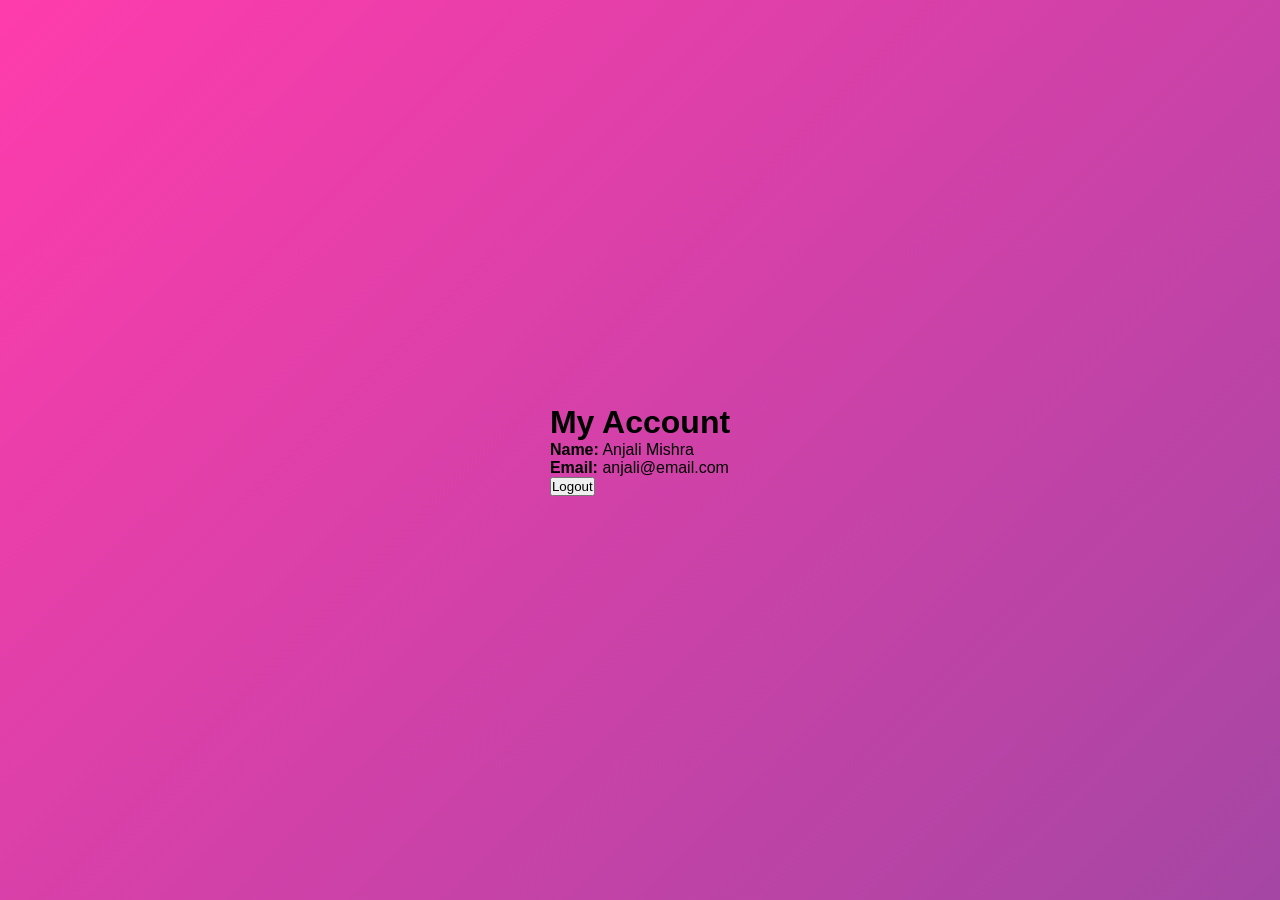
==== account.html @ 8854ddf9 "Look Updation" ====
<!DOCTYPE html>
<html lang="en">
<head>
  <meta charset="UTF-8">
  <title>My Account</title>
  <link rel="stylesheet" href="style.css">
</head>
<body>

<div class="account-container">
  <h1 class="title">My Account</h1>

  <div class="profile">
    <p><strong>Name:</strong> Anjali Mishra</p>
    <p><strong>Email:</strong> anjali@email.com</p>
  </div>

  <button class="btn logout" onclick="logout()">Logout</button>
</div>

<script src="script.js"></script>
</body>
</html>
---- style.css ----
/* RESET */
* {
  margin: 0;
  padding: 0;
  box-sizing: border-box;
}

/* BODY */
body {
  font-family: 'Poppins', sans-serif;
  height: 100vh;
  display: flex;
  justify-content: center;
  align-items: center;

  background: linear-gradient(135deg, #ff3cac, #784ba0, #2b86c5);
  background-size: 300% 300%;
  animation: gradientMove 8s ease infinite;

  overflow: hidden;
}

/* GRADIENT ANIMATION */
@keyframes gradientMove {
  0% { background-position: 0% 50%; }
  50% { background-position: 100% 50%; }
  100% { background-position: 0% 50%; }
}

/* BLOBS */
.bg-shapes span {
  position: absolute;
  border-radius: 50%;
  filter: blur(60px);
  opacity: 0.6;
}

.bg-shapes span:nth-child(1) {
  width: 200px;
  height: 200px;
  background: #ff0080;
  top: 10%;
  left: 5%;
}

.bg-shapes span:nth-child(2) {
  width: 250px;
  height: 250px;
  background: #ffcc00;
  bottom: 10%;
  left: 10%;
}

.bg-shapes span:nth-child(3) {
  width: 180px;
  height: 180px;
  background: #00f5d4;
  top: 20%;
  right: 10%;
}

/* CARD */
.card {
  display: flex;
  width: 900px;
  min-height: 550px;

  background: rgba(255,255,255,0.15);
  backdrop-filter: blur(20px);

  border-radius: 20px;
  overflow: hidden;

  box-shadow: 0 25px 80px rgba(0,0,0,0.4);
}

/* FORM */
.form-section {
  flex: 1;
  padding: 40px;
  color: white;

  max-height: 85vh;
  overflow-y: auto;
}

.form-section h1 {
  font-family: 'Playfair Display';
  margin-bottom: 15px;
}

/* INPUT */
input, select {
  width: 100%;
  padding: 12px;
  margin: 10px 0;

  border-radius: 10px;
  border: none;

  background: rgba(255,255,255,0.2);
  color: white;
}

/* PHONE */
.phone-box {
  display: flex;
  gap: 10px;
}

/* PASSWORD */
.password-box {
  position: relative;
}

.password-box span {
  position: absolute;
  right: 10px;
  top: 12px;
  cursor: pointer;
}

/* BUTTON */
.primary-btn {
  width: 100%;
  padding: 12px;
  margin-top: 10px;

  background: linear-gradient(135deg, #ff512f, #dd2476);
  border: none;
  border-radius: 10px;
  color: white;
  font-family: 'Montserrat';
  cursor: pointer;
}

/* SOCIAL */
.social {
  width: 100%;
  padding: 10px;
  margin-top: 10px;
  border-radius: 10px;
  border: none;
  cursor: pointer;
}

.google { background: #db4437; color: white; }
.facebook { background: #3b5998; color: white; }

/* DIVIDER */
.divider {
  text-align: center;
  margin: 15px 0;
}

/* RIGHT IMAGE */
.visual-section {
  flex: 1;
  position: relative;
}

.visual-img {
  width: 100%;
  height: 100%;
  object-fit: cover;
}

/* OVERLAY TEXT */
.overlay-text {
  position: absolute;
  bottom: 30px;
  left: 30px;
  color: white;
}

.overlay-text h2 {
  font-family: 'Playfair Display';
  font-size: 32px;
}

/* RESPONSIVE */
@media (max-width: 768px) {
  .card {
    flex-direction: column;
    width: 95%;
  }

  .visual-section {
    height: 200px;
  }
}
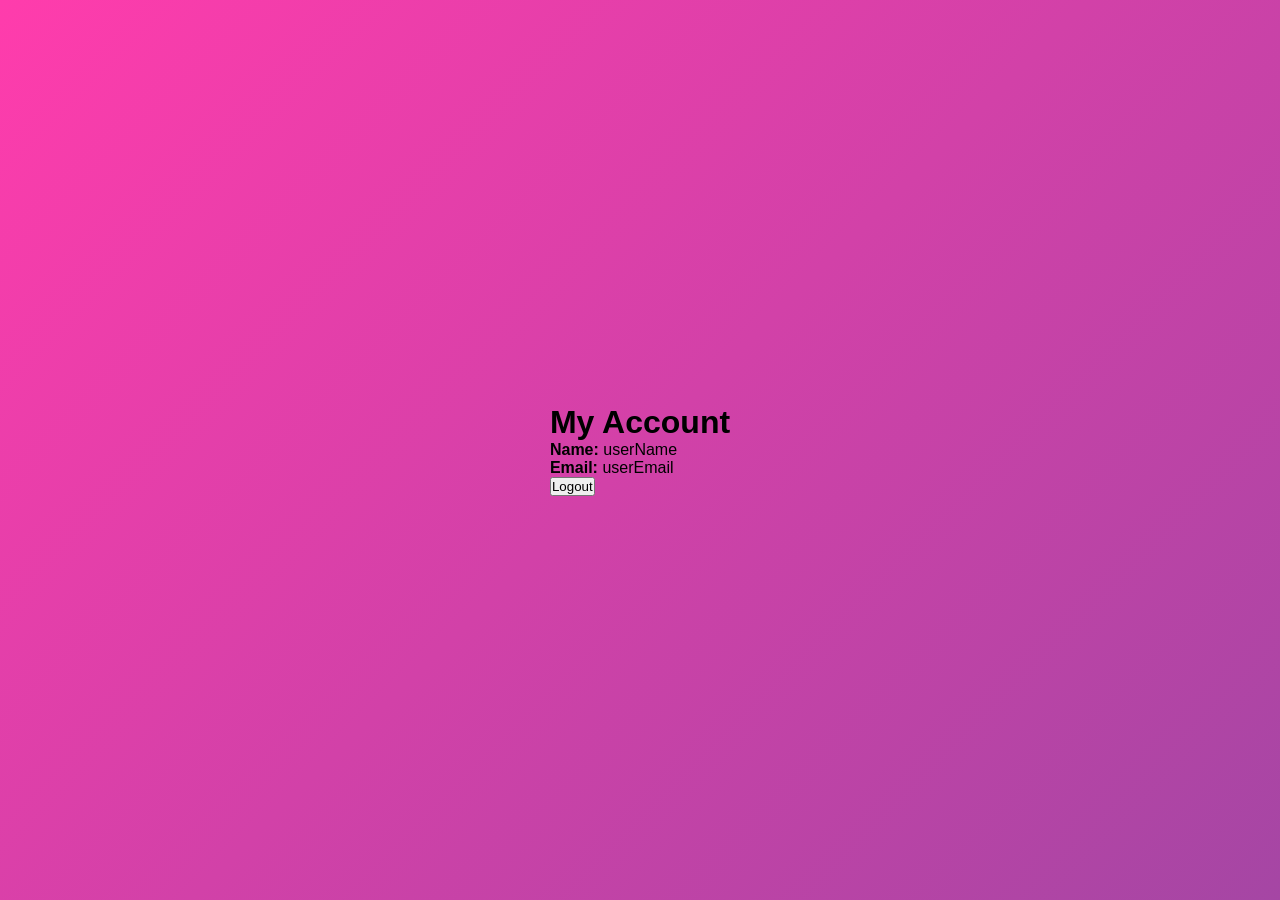
==== commit 8b0e204e: "modification" ====
--- a/account.html
+++ b/account.html
@@ -6,18 +6,19 @@
   <link rel="stylesheet" href="style.css">
 </head>
 <body>
-
 <div class="account-container">
   <h1 class="title">My Account</h1>
 
   <div class="profile">
-    <p><strong>Name:</strong> Anjali Mishra</p>
-    <p><strong>Email:</strong> anjali@email.com</p>
+    <p><strong>Name:</strong> <span id="userName">userName</span></p>
+    <p><strong>Email:</strong> <span id="userEmail">userEmail</span></p>
   </div>
 
   <button class="btn logout" onclick="logout()">Logout</button>
 </div>
 
-<script src="script.js"></script>
+
+
+<scrip src="script.js"></script>
 </body>
 </html>
--- a/style.css
+++ b/style.css
@@ -63,8 +63,8 @@
 .card {
   display: flex;
   width: 900px;
-  min-height: 550px;
-
+  min-height: 400px;
+  transition: transform 0.4s ease; 
   background: rgba(255,255,255,0.15);
   backdrop-filter: blur(20px);
 
@@ -72,6 +72,9 @@
   overflow: hidden;
 
   box-shadow: 0 25px 80px rgba(0,0,0,0.4);
+}
+.card:hover {
+  transform: rotateY(5deg) rotateX(5deg);
 }
 
 /* FORM */
@@ -129,11 +132,21 @@
   background: linear-gradient(135deg, #ff512f, #dd2476);
   border: none;
   border-radius: 10px;
-  color: white;
+  color:white;
   font-family: 'Montserrat';
   cursor: pointer;
-}
-
+  transition: all 0.3s ease;
+}
+
+.primary-btn:hover {
+  transform: scale(1.05);
+  box-shadow: 0 10px 25px rgba(255, 81, 47, 0.5);
+}
+input:focus, select:focus {
+  outline: none;
+  border: 1px solid #ff512f;
+  box-shadow: 0 0 10px rgba(255,81,47,0.5);
+}
 /* SOCIAL */
 .social {
   width: 100%;
@@ -188,4 +201,92 @@
   .visual-section {
     height: 200px;
   }
+}
+.profile-pic {
+  border-radius: 50%;
+  margin-bottom: 10px;
+}
+/* Center box */
+.forgot-container {
+  width: 260px;
+  padding: 20px;
+  border-radius: 12px;
+  text-align: center;
+ transform: scale(0.95);
+  background: rgba(255,255,255,0.15);
+  backdrop-filter: blur(15px);
+
+  box-shadow: 0 8px 25px rgba(0,0,0,0.4);
+}
+
+/* Title */
+.forgot-container h2 {
+  color: white;
+  margin-bottom: 20px;
+}
+
+/* Input */
+.forgot-container input {
+  width: 100%;
+  padding: 10px;
+  font-size: 14px;
+  margin: 10px 0;
+  border-radius: 8px;
+  border: none;
+
+  background: rgba(255,255,255,0.2);
+  color: white;
+}
+
+/* Button */
+.forgot-container button {
+  width: 100%;
+  padding: 10px;
+  font-size: 14px;
+  margin-top: 10px;
+
+  background: linear-gradient(135deg, #ff512f, #dd2476);
+  border: none;
+  border-radius: 8px;
+  color: white;
+  cursor: pointer;
+}
+
+/* Hover effect */
+.forgot-container button:hover {
+  transform: scale(1.05);
+}
+/* 🔥 OTP SECTION */
+/* 💎 Glassmorphism Rounded Button */
+.glass-btn {
+  width: fit-content;
+  margin: 8px auto;
+  padding: 10px 20px;
+  
+  border-radius: 30px;
+  border: 1px solid rgba(255, 255, 255, 0.3);
+  
+  background: rgba(255, 255, 255, 0.15);
+  backdrop-filter: blur(10px);
+  -webkit-backdrop-filter: blur(10px);
+  
+  color: #fff;
+  font-size: 14px;
+  font-weight: 600;
+  
+  cursor: pointer;
+  transition: all 0.3s ease;
+  
+  box-shadow: 0 4px 20px rgba(0, 0, 0, 0.2);
+}
+
+/* ✨ Hover effect */
+.glass-btn:hover {
+  background: rgba(255, 255, 255, 0.25);
+  transform: translateY(-2px) scale(1.05);
+}
+
+/* 💫 Click effect */
+.glass-btn:active {
+  transform: scale(0.95);
 }
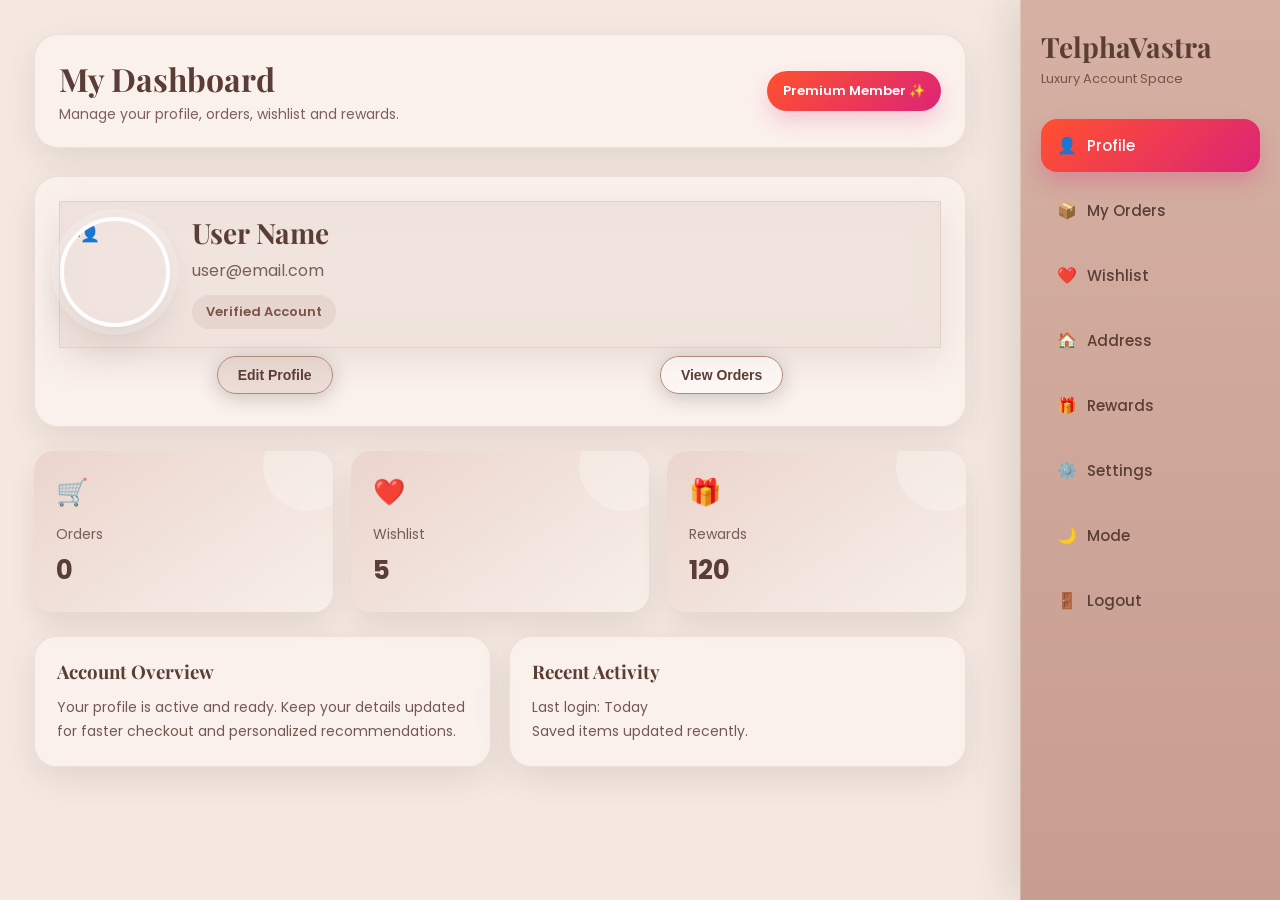
==== commit f804ede0: "Pragya change" ====
--- a/account.html
+++ b/account.html
@@ -1,24 +1,247 @@
-<!DOCTYPE html>
+<!doctype html>
 <html lang="en">
-<head>
-  <meta charset="UTF-8">
-  <title>My Account</title>
-  <link rel="stylesheet" href="style.css">
-</head>
-<body>
-<div class="account-container">
-  <h1 class="title">My Account</h1>
-
-  <div class="profile">
-    <p><strong>Name:</strong> <span id="userName">userName</span></p>
-    <p><strong>Email:</strong> <span id="userEmail">userEmail</span></p>
-  </div>
-
-  <button class="btn logout" onclick="logout()">Logout</button>
-</div>
-
-
-
-<scrip src="script.js"></script>
-</body>
-</html>+  <head>
+    <meta charset="UTF-8" />
+    <meta name="viewport" content="width=device-width, initial-scale=1.0" />
+    <title>My Account</title>
+    <link rel="stylesheet" href="style.css" />
+    <link
+      href="https://fonts.googleapis.com/css2?family=Playfair+Display:wght@600;700&family=Poppins:wght@300;400;500;600;700&display=swap"
+      rel="stylesheet"
+    />
+  </head>
+  <body>
+    <div class="account">
+      <!-- SIDEBAR -->
+      <aside class="sidebar">
+        <div class="sidebar-top">
+          <h2 class="logo">TelphaVastra</h2>
+          <p class="logo-sub">Luxury Account Space</p>
+        </div>
+
+        <nav>
+          <ul>
+            <li class="active" onclick="openTab('profile', this)">
+              👤 <span>Profile</span>
+            </li>
+            <li onclick="openTab('orders', this)">📦 <span>My Orders</span></li>
+            <li onclick="openTab('wishlist', this)">
+              ❤️ <span>Wishlist</span>
+            </li>
+            <li onclick="openTab('address', this)">🏠 <span>Address</span></li>
+            <li onclick="openTab('rewards', this)">🎁 <span>Rewards</span></li>
+            <li onclick="openTab('settings', this)">
+              ⚙️ <span>Settings</span>
+            </li>
+            <li onclick="toggleDark()">🌙 <span>Mode</span></li>
+            <li onclick="logout()">🚪 <span>Logout</span></li>
+          </ul>
+        </nav>
+      </aside>
+
+      <button class="menu-toggle" onclick="toggleMenu()">☰</button>
+
+      <!-- CONTENT -->
+      <main class="content">
+        <!-- TOP BAR -->
+        <div class="topbar glass">
+          <div>
+            <h1>My Dashboard</h1>
+            <p>Manage your profile, orders, wishlist and rewards.</p>
+          </div>
+          <div class="topbar-badge">Premium Member ✨</div>
+        </div>
+
+        <!-- PROFILE -->
+        <section id="profile" class="tab active">
+          <div class="tab-box">
+            <div class="profile-hero glass">
+              <div class="profile-card glass">
+                <img id="avatar" src="" alt="👤" />
+                <div class="profile-info">
+                  <h2 id="userName">User Name</h2>
+                  <p id="userEmail">user@email.com</p>
+                  <span class="member-tag">Verified Account</span>
+                </div>
+              </div>
+
+              <div class="profile-actions">
+                <button class="glass-btn" onclick="openEdit()">
+                  Edit Profile
+                </button>
+                <button
+                  class="glass-btn soft-btn"
+                  onclick="
+                    openTab(
+                      'orders',
+                      document.querySelectorAll('.sidebar li')[1],
+                    )
+                  "
+                >
+                  View Orders
+                </button>
+              </div>
+            </div>
+
+            <div class="stats">
+              <div class="stat-box">
+                <span class="stat-icon">🛒</span>
+                <small>Orders</small>
+                <b>0</b>
+              </div>
+              <div class="stat-box">
+                <span class="stat-icon">❤️</span>
+                <small>Wishlist</small>
+                <b>5</b>
+              </div>
+              <div class="stat-box">
+                <span class="stat-icon">🎁</span>
+                <small>Rewards</small>
+                <b>120</b>
+              </div>
+            </div>
+
+            <div class="dashboard-grid">
+              <div class="mini-panel glass">
+                <h3>Account Overview</h3>
+                <p>
+                  Your profile is active and ready. Keep your details updated
+                  for faster checkout and personalized recommendations.
+                </p>
+              </div>
+
+              <div class="mini-panel glass">
+                <h3>Recent Activity</h3>
+                <p>Last login: Today</p>
+                <p>Saved items updated recently.</p>
+              </div>
+            </div>
+          </div>
+        </section>
+
+        <!-- ORDERS -->
+        <section id="orders" class="tab">
+          <div class="tab-box">
+            <h2>Your Orders</h2>
+            <div class="cards">
+              <div class="account-card">
+                <div>
+                  <h3>Order #1</h3>
+                  <p>Luxury Fabric Set</p>
+                </div>
+                <span class="status delivered">Delivered ✅</span>
+              </div>
+
+              <div class="account-card">
+                <div>
+                  <h3>Order #2</h3>
+                  <p>Designer Textile Roll</p>
+                </div>
+                <span class="status shipped">Shipped 🚚</span>
+              </div>
+            </div>
+          </div>
+        </section>
+
+        <!-- WISHLIST -->
+        <section id="wishlist" class="tab">
+          <div class="tab-box">
+            <h2>Wishlist</h2>
+            <div class="cards">
+              <div class="account-card">
+                <div>
+                  <h3>Product 1</h3>
+                  <p>Elegant blush collection</p>
+                </div>
+                <span class="status love">❤️ Saved</span>
+              </div>
+
+              <div class="account-card">
+                <div>
+                  <h3>Product 2</h3>
+                  <p>Premium handwoven fabric</p>
+                </div>
+                <span class="status love">❤️ Saved</span>
+              </div>
+            </div>
+          </div>
+        </section>
+
+        <!-- ADDRESS -->
+        <section id="address" class="tab">
+          <div class="tab-box">
+            <h2>Saved Addresses</h2>
+            <div class="cards">
+              <div class="account-card">
+                <div>
+                  <h3>Home</h3>
+                  <p>Default delivery address</p>
+                </div>
+                <span class="status default-tag">Default</span>
+              </div>
+            </div>
+            <button class="glass-btn">Add New Address</button>
+          </div>
+        </section>
+
+        <!-- REWARDS -->
+        <section id="rewards" class="tab">
+          <div class="tab-box">
+            <h2>Rewards</h2>
+            <div class="reward-box glass">
+              <div class="reward-header">
+                <h3>Reward Balance</h3>
+                <span>120 Points</span>
+              </div>
+              <div class="reward-bar">
+                <div class="reward-fill"></div>
+              </div>
+              <p>You are close to unlocking your next reward tier.</p>
+            </div>
+          </div>
+        </section>
+
+        <!-- SETTINGS -->
+        <section id="settings" class="tab">
+          <div class="tab-box">
+            <h2>Settings</h2>
+
+            <div class="settings-grid">
+              <div class="mini-panel glass">
+                <h3>Profile Settings</h3>
+                <p>Update your personal information anytime.</p>
+                <button class="glass-btn" onclick="openEdit()">
+                  Edit Profile
+                </button>
+              </div>
+
+              <div class="mini-panel glass">
+                <h3>Appearance</h3>
+                <p>Switch between light and dark modes.</p>
+                <button class="glass-btn soft-btn" onclick="toggleDark()">
+                  Toggle Mode
+                </button>
+              </div>
+            </div>
+
+            <div id="editModal" class="modal">
+              <div class="modal-content">
+                <button class="close-btn" onclick="closeEdit()">✕</button>
+                <h3>Edit Profile</h3>
+
+                <input type="text" id="editName" placeholder="Name" />
+                <input type="email" id="editEmail" placeholder="Email" />
+                <input type="text" id="editPhone" placeholder="Phone" />
+
+                <button class="primary-btn" onclick="saveProfile()">
+                  Save
+                </button>
+              </div>
+            </div>
+          </div>
+        </section>
+      </main>
+    </div>
+    <script src="account.js"></script>
+  </body>
+</html>
--- a/style.css
+++ b/style.css
@@ -1,4 +1,3 @@
-/* RESET */
 * {
   margin: 0;
   padding: 0;
@@ -7,24 +6,29 @@
 
 /* BODY */
 body {
-  font-family: 'Poppins', sans-serif;
+  font-family: "Poppins", sans-serif;
   height: 100vh;
   display: flex;
   justify-content: center;
   align-items: center;
 
-  background: linear-gradient(135deg, #ff3cac, #784ba0, #2b86c5);
+  background: #f5e9e2;
   background-size: 300% 300%;
-  animation: gradientMove 8s ease infinite;
-
-  overflow: hidden;
+
+  overflow-x: hidden;
 }
 
 /* GRADIENT ANIMATION */
 @keyframes gradientMove {
-  0% { background-position: 0% 50%; }
-  50% { background-position: 100% 50%; }
-  100% { background-position: 0% 50%; }
+  0% {
+    background-position: 0% 50%;
+  }
+  50% {
+    background-position: 100% 50%;
+  }
+  100% {
+    background-position: 0% 50%;
+  }
 }
 
 /* BLOBS */
@@ -32,6 +36,7 @@
   position: absolute;
   border-radius: 50%;
   filter: blur(60px);
+  background: #ebd5cd;
   opacity: 0.6;
 }
 
@@ -64,14 +69,14 @@
   display: flex;
   width: 900px;
   min-height: 400px;
-  transition: transform 0.4s ease; 
-  background: rgba(255,255,255,0.15);
+  transition: transform 0.4s ease;
+  background: #d6b1a3;
   backdrop-filter: blur(20px);
 
   border-radius: 20px;
   overflow: hidden;
 
-  box-shadow: 0 25px 80px rgba(0,0,0,0.4);
+  box-shadow: 0 15px 40px rgba(90, 62, 54, 0.3);
 }
 .card:hover {
   transform: rotateY(5deg) rotateX(5deg);
@@ -81,28 +86,28 @@
 .form-section {
   flex: 1;
   padding: 40px;
-  color: white;
+  color: #5a3e36;
 
   max-height: 85vh;
   overflow-y: auto;
 }
 
 .form-section h1 {
-  font-family: 'Playfair Display';
+  font-family: "Playfair Display";
   margin-bottom: 15px;
 }
 
 /* INPUT */
-input, select {
+input,
+select {
   width: 100%;
   padding: 12px;
   margin: 10px 0;
 
   border-radius: 10px;
-  border: none;
-
-  background: rgba(255,255,255,0.2);
-  color: white;
+  border: 1px solid #b0897a;
+  background: #fff8f5;
+  color: #5a3e36;
 }
 
 /* PHONE */
@@ -132,40 +137,98 @@
   background: linear-gradient(135deg, #ff512f, #dd2476);
   border: none;
   border-radius: 10px;
-  color:white;
-  font-family: 'Montserrat';
+  color: white;
+  font-family: "Montserrat";
   cursor: pointer;
-  transition: all 0.3s ease;
+  transition: 0.3s;
 }
 
 .primary-btn:hover {
+  background: linear-gradient(135deg, #ff512f, #dd2476);
   transform: scale(1.05);
   box-shadow: 0 10px 25px rgba(255, 81, 47, 0.5);
 }
-input:focus, select:focus {
+input:focus,
+select:focus {
   outline: none;
   border: 1px solid #ff512f;
-  box-shadow: 0 0 10px rgba(255,81,47,0.5);
-}
-/* SOCIAL */
-.social {
-  width: 100%;
-  padding: 10px;
+  box-shadow: 0 0 10px rgba(255, 81, 47, 0.5);
+}
+/* ===== PREMIUM SOCIAL LOGIN ===== */
+.social-section {
+  margin-top: 18px;
+  width: 100%;
+}
+
+.social-title {
+  text-align: center;
+  font-size: 14px;
+  color: #8E6E63;
+  margin-bottom: 12px;
+  position: relative;
+  font-weight: 500;
+}
+
+.social-title::before,
+.social-title::after {
+  content: "";
+  position: absolute;
+  top: 50%;
+  width: 32%;
+  height: 1px;
+  background: #d8bfb4;
+}
+
+.social-title::before { left: 0; }
+.social-title::after { right: 0; }
+
+.social-auth-btn {
+  width: 100%;
+  height: 48px;   
+  padding: 0 16px;
   margin-top: 10px;
-  border-radius: 10px;
-  border: none;
+
+  display: flex;
+  align-items: center;
+  justify-content: center;
+  gap: 10px;
+
+  border: 1px solid #d9c3b8;
+  border-radius: 12px;
+  background: #fff8f5;
+  color: #5A3E36;
+
+  font-size: 14px;
+  font-weight: 600;
+
   cursor: pointer;
-}
-
-.google { background: #db4437; color: white; }
-.facebook { background: #3b5998; color: white; }
+  transition: 0.25s ease;
+
+  box-shadow: 0 4px 14px rgba(90, 62, 54, 0.08);
+}
+
+.social-auth-btn:hover {
+  transform: translateY(-1px);
+  box-shadow: 0 8px 20px rgba(90, 62, 54, 0.14);
+}
+
+.social-auth-btn:active {
+  transform: scale(0.98);
+}
+
+.auth-icon {
+  font-size: 16px;
+}
+
 
 /* DIVIDER */
 .divider {
   text-align: center;
-  margin: 15px 0;
-}
-
+  margin: 18px 0 8px;
+  color: #8E6E63;
+  font-size: 13px;
+  font-weight: 500;
+}
 /* RIGHT IMAGE */
 .visual-section {
   flex: 1;
@@ -187,7 +250,7 @@
 }
 
 .overlay-text h2 {
-  font-family: 'Playfair Display';
+  font-family: "Playfair Display";
   font-size: 32px;
 }
 
@@ -212,11 +275,12 @@
   padding: 20px;
   border-radius: 12px;
   text-align: center;
- transform: scale(0.95);
-  background: rgba(255,255,255,0.15);
+  transform: scale(0.95);
+  background: #d6b1a3;
+  color: #5a3e36;
   backdrop-filter: blur(15px);
 
-  box-shadow: 0 8px 25px rgba(0,0,0,0.4);
+  box-shadow: 0 8px 25px rgba(0, 0, 0, 0.4);
 }
 
 /* Title */
@@ -234,7 +298,7 @@
   border-radius: 8px;
   border: none;
 
-  background: rgba(255,255,255,0.2);
+  background: rgba(255, 255, 255, 0.2);
   color: white;
 }
 
@@ -262,21 +326,21 @@
   width: fit-content;
   margin: 8px auto;
   padding: 10px 20px;
-  
+
   border-radius: 30px;
-  border: 1px solid rgba(255, 255, 255, 0.3);
-  
-  background: rgba(255, 255, 255, 0.15);
+  border: 1px solid #b0897a;
+
+  background: rgba(176, 137, 122, 0.2);
   backdrop-filter: blur(10px);
   -webkit-backdrop-filter: blur(10px);
-  
-  color: #fff;
+
+  color: #5a3e36;
   font-size: 14px;
   font-weight: 600;
-  
+
   cursor: pointer;
   transition: all 0.3s ease;
-  
+
   box-shadow: 0 4px 20px rgba(0, 0, 0, 0.2);
 }
 
@@ -289,4 +353,645 @@
 /* 💫 Click effect */
 .glass-btn:active {
   transform: scale(0.95);
-}+}
+
+.verify-btn {
+  width: 100%;
+  margin-top: 12px;
+  padding: 12px 18px;
+  border: none;
+  border-radius: 14px;
+  background: linear-gradient(135deg, #ff512f, #dd2476);
+  color: #fff;
+  font-size: 15px;
+  font-weight: 600;
+  font-family: "Poppins", sans-serif;
+  letter-spacing: 0.4px;
+  cursor: pointer;
+  box-shadow: 0 10px 24px rgba(90, 62, 54, 0.18);
+  transition: all 0.3s ease;
+}
+
+.verify-btn:hover {
+  transform: translateY(-2px) scale(1.02);
+  box-shadow: 0 14px 28px rgba(90, 62, 54, 0.25);
+  background: linear-gradient(135deg, #ff512f, #dd2476);
+}
+
+.verify-btn:active {
+  transform: scale(0.98);
+}
+
+.verify-btn:focus {
+  outline: none;
+  box-shadow: 0 0 0 3px rgba(176, 137, 122, 0.25);
+}
+
+/* RESEND BUTTON */
+.resend-btn {
+  width: 100%;
+  margin-top: 10px;
+  padding: 11px 14px;
+  border-radius: 14px;
+  border: 1px solid #b0897a;
+  background: transparent;
+  color: #5a3e36;
+  font-size: 14px;
+  font-weight: 600;
+  font-family: "Poppins", sans-serif;
+  cursor: pointer;
+  transition: all 0.3s ease;
+}
+
+.resend-btn:hover:not(:disabled) {
+  background: #ebd5cd;
+  transform: translateY(-2px);
+}
+
+.resend-btn:disabled {
+  opacity: 0.6;
+  cursor: not-allowed;
+  background: rgba(176, 137, 122, 0.08);
+}
+
+.otp-msg {
+  text-align: center;
+  margin-top: 10px;
+  font-size: 13px;
+  color: #8e6e63;
+  min-height: 18px;
+}
+/* ===== ACCOUNT PAGE DESIGN ===== */
+
+.account {
+  display: flex;
+  min-height: 100vh;
+  width: 100%;
+  position: relative;
+}
+
+/* Shared glass style */
+.glass {
+  background: rgba(255, 248, 245, 0.55);
+  backdrop-filter: blur(18px);
+  -webkit-backdrop-filter: blur(18px);
+  border: 1px solid rgba(176, 137, 122, 0.18);
+  box-shadow: 0 12px 35px rgba(90, 62, 54, 0.12);
+}
+
+/* Sidebar */
+.sidebar {
+  width: 260px;
+  height: 100vh;
+  position: fixed;
+  right: 0;
+  top: 0;
+  z-index: 1000;
+  padding: 28px 20px;
+  background: linear-gradient(180deg, #d6b1a3 0%, #c79d90 100%);
+  border-left: 1px solid rgba(255, 255, 255, 0.25);
+  box-shadow: -10px 0 40px rgba(90, 62, 54, 0.15);
+}
+
+.sidebar-top {
+  margin-bottom: 30px;
+}
+
+.logo {
+  font-family: "Playfair Display", serif;
+  font-size: 28px;
+  color: #5a3e36;
+  margin-bottom: 4px;
+}
+
+.logo-sub {
+  font-size: 13px;
+  color: rgba(90, 62, 54, 0.8);
+}
+
+.sidebar ul {
+  list-style: none;
+}
+
+.sidebar li {
+  display: flex;
+  align-items: center;
+  gap: 10px;
+  padding: 14px 16px;
+  margin: 12px 0;
+  border-radius: 16px;
+  cursor: pointer;
+  font-weight: 500;
+  color: #5a3e36;
+  transition: all 0.3s ease;
+}
+
+.sidebar li span {
+  font-size: 15px;
+}
+
+.sidebar li:hover {
+  background: rgba(255, 255, 255, 0.28);
+  transform: translateX(-6px);
+}
+
+.sidebar li.active {
+  background: linear-gradient(135deg, #ff512f, #dd2476);
+  color: #fff;
+  box-shadow: 0 10px 20px rgba(221, 36, 118, 0.25);
+}
+
+/* Menu button */
+.menu-toggle {
+  display: none;
+  position: fixed;
+  top: 18px;
+  left: 18px;
+  z-index: 1101;
+  border: none;
+  background: #b0897a;
+  color: white;
+  padding: 10px 14px;
+  border-radius: 12px;
+  font-size: 20px;
+  box-shadow: 0 8px 22px rgba(90, 62, 54, 0.18);
+  cursor: pointer;
+}
+
+/* Content */
+.content {
+  flex: 1;
+  padding: 34px;
+  margin-right: 280px;
+  min-height: 100vh;
+  color: #5a3e36;
+}
+
+/* Top bar */
+.topbar {
+  display: flex;
+  justify-content: space-between;
+  align-items: center;
+  gap: 20px;
+  border-radius: 24px;
+  padding: 22px 24px;
+  margin-bottom: 28px;
+}
+
+.topbar h1 {
+  font-family: "Playfair Display", serif;
+  font-size: 32px;
+  margin-bottom: 4px;
+}
+
+.topbar p {
+  font-size: 14px;
+  color: rgba(90, 62, 54, 0.8);
+}
+
+.topbar-badge {
+  background: linear-gradient(135deg, #ff512f, #dd2476);
+  color: white;
+  padding: 10px 16px;
+  border-radius: 999px;
+  font-size: 13px;
+  font-weight: 600;
+  box-shadow: 0 10px 22px rgba(221, 36, 118, 0.2);
+}
+
+/* Tabs */
+.tab {
+  display: none;
+  animation: fadeSlide 0.4s ease;
+}
+
+.tab.active {
+  display: block;
+}
+
+.tab-box {
+  width: 100%;
+  max-width: 1000px;
+}
+
+.tab-box h2 {
+  font-family: "Playfair Display", serif;
+  font-size: 28px;
+  margin-bottom: 20px;
+  color: #5a3e36;
+}
+
+@keyframes fadeSlide {
+  from {
+    opacity: 0;
+    transform: translateY(18px);
+  }
+  to {
+    opacity: 1;
+    transform: translateY(0);
+  }
+}
+
+/* Profile hero */
+.profile-hero {
+  border-radius: 24px;
+  padding: 24px;
+  margin-bottom: 24px;
+}
+
+.profile-card {
+  display: flex;
+  background: rgba(176, 137, 122, 0.16);
+  align-items: center;
+  gap: 22px;
+  padding: 12px 0 18px;
+  color: #5a3e36;
+}
+
+.profile-card img {
+  width: 110px;
+  height: 110px;
+  border-radius: 50%;
+  border: 4px solid rgba(255, 255, 255, 0.9);
+  object-fit: cover;
+  box-shadow:
+    0 0 0 8px rgba(255, 255, 255, 0.22),
+    0 16px 30px rgba(90, 62, 54, 0.15);
+}
+
+.profile-info h2 {
+  margin: 0;
+  font-size: 28px;
+}
+
+.profile-info p {
+  margin: 7px 0 12px;
+  color: rgba(90, 62, 54, 0.8);
+}
+
+.member-tag {
+  display: inline-block;
+  background: rgba(176, 137, 122, 0.16);
+  color: #7a5449;
+  padding: 7px 14px;
+  border-radius: 999px;
+  font-size: 13px;
+  font-weight: 600;
+}
+
+.profile-actions {
+  display: flex;
+  gap: 12px;
+  flex-wrap: wrap;
+}
+
+/* Stats */
+.stats {
+  display: grid;
+  grid-template-columns: repeat(3, 1fr);
+  margin-top: 24px;
+  gap: 18px;
+}
+
+.stat-box {
+  padding: 22px;
+  border-radius: 20px;
+  background: linear-gradient(145deg, #ebd5cd, #f8efea);
+  color: #5a3e36;
+  box-shadow: 0 12px 28px rgba(90, 62, 54, 0.12);
+  transition: all 0.3s ease;
+  position: relative;
+  overflow: hidden;
+}
+
+.stat-box::after {
+  content: "";
+  position: absolute;
+  top: -30px;
+  right: -20px;
+  width: 90px;
+  height: 90px;
+  background: rgba(255, 255, 255, 0.25);
+  border-radius: 50%;
+}
+
+.stat-box:hover {
+  transform: translateY(-8px);
+}
+
+.stat-icon {
+  font-size: 26px;
+  display: inline-block;
+  margin-bottom: 12px;
+}
+
+.stat-box small {
+  display: block;
+  font-size: 14px;
+  opacity: 0.8;
+  margin-bottom: 6px;
+}
+
+.stat-box b {
+  font-size: 26px;
+  font-weight: 700;
+}
+
+/* Dashboard mini panels */
+.dashboard-grid,
+.settings-grid {
+  display: grid;
+  grid-template-columns: repeat(2, 1fr);
+  gap: 18px;
+  margin-top: 24px;
+}
+
+.mini-panel {
+  border-radius: 22px;
+  padding: 22px;
+}
+
+.mini-panel h3 {
+  font-family: "Playfair Display", serif;
+  margin-bottom: 12px;
+  color: #5a3e36;
+}
+
+.mini-panel p {
+  color: rgba(90, 62, 54, 0.85);
+  line-height: 1.7;
+  font-size: 14px;
+}
+
+/* Cards */
+.cards {
+  display: flex;
+  flex-direction: column;
+  gap: 18px;
+  width: 100%;
+}
+
+.account-card {
+  width: 100%;
+  padding: 20px 22px;
+  border-radius: 20px;
+  background: linear-gradient(145deg, #ebd5cd, #f8efea);
+  display: flex;
+  align-items: center;
+  justify-content: space-between;
+  color: #5a3e36;
+  box-shadow: 0 12px 28px rgba(90, 62, 54, 0.12);
+  transition: all 0.3s ease;
+}
+
+.account-card:hover {
+  transform: translateY(-5px);
+}
+
+.account-card h3 {
+  margin-bottom: 5px;
+}
+
+.account-card p {
+  color: rgba(90, 62, 54, 0.78);
+  font-size: 14px;
+}
+
+/* Status badges */
+.status {
+  padding: 8px 14px;
+  border-radius: 999px;
+  font-size: 13px;
+  font-weight: 600;
+}
+
+.delivered {
+  background: rgba(90, 176, 125, 0.16);
+  color: #2f7c4a;
+}
+
+.shipped {
+  background: rgba(59, 89, 152, 0.14);
+  color: #355a93;
+}
+
+.love {
+  background: rgba(221, 36, 118, 0.13);
+  color: #b02d65;
+}
+
+.default-tag {
+  background: rgba(176, 137, 122, 0.16);
+  color: #7a5449;
+}
+
+/* Rewards */
+.reward-box {
+  border-radius: 24px;
+  padding: 24px;
+}
+
+.reward-header {
+  display: flex;
+  justify-content: space-between;
+  align-items: center;
+  margin-bottom: 18px;
+}
+
+.reward-header h3 {
+  font-family: "Playfair Display", serif;
+}
+
+.reward-header span {
+  font-weight: 700;
+}
+
+.reward-bar {
+  width: 100%;
+  height: 14px;
+  border-radius: 999px;
+  background: rgba(176, 137, 122, 0.18);
+  overflow: hidden;
+  margin-bottom: 14px;
+}
+
+.reward-fill {
+  width: 68%;
+  height: 100%;
+  border-radius: 999px;
+  background: linear-gradient(90deg, #ff512f, #dd2476);
+}
+
+/* Buttons */
+.glass-btn,
+.soft-btn,
+.modal-content button,
+.primary-btn {
+  transition: all 0.3s ease;
+}
+
+.soft-btn {
+  background: rgba(255, 255, 255, 0.42);
+}
+
+.glass-btn:hover,
+.soft-btn:hover,
+.primary-btn:hover {
+  transform: translateY(-2px) scale(1.02);
+}
+
+/* Modal */
+.modal {
+  display: none;
+  position: fixed;
+  inset: 0;
+  justify-content: center;
+  align-items: center;
+  background: rgba(37, 22, 17, 0.35);
+  z-index: 1200;
+  padding: 20px;
+}
+
+.modal-content {
+  position: relative;
+  width: 100%;
+  max-width: 380px;
+  background: linear-gradient(145deg, #ebd5cd, #f8efea);
+  padding: 28px 24px;
+  border-radius: 24px;
+  box-shadow: 0 20px 50px rgba(0, 0, 0, 0.2);
+}
+
+.modal-content h3 {
+  font-family: "Playfair Display", serif;
+  margin-bottom: 16px;
+  color: #5a3e36;
+}
+
+.close-btn {
+  position: absolute;
+  top: 14px;
+  right: 14px;
+  background: rgba(255, 255, 255, 0.7);
+  border: none;
+  width: 34px;
+  height: 34px;
+  border-radius: 50%;
+  cursor: pointer;
+  font-size: 16px;
+  color: #5a3e36;
+}
+
+/* Dark mode */
+body.dark {
+  background: #181414;
+  color: #f3e6df;
+}
+
+body.dark .content,
+body.dark .logo,
+body.dark .tab-box h2,
+body.dark .profile-info h2,
+body.dark .mini-panel h3,
+body.dark .account-card,
+body.dark .stat-box,
+body.dark .profile-card,
+body.dark .reward-box,
+body.dark .topbar {
+  color: #f3e6df;
+}
+
+body.dark .sidebar {
+  background: linear-gradient(180deg, #3c2d28 0%, #2a201d 100%);
+}
+
+body.dark .glass,
+body.dark .profile-hero,
+body.dark .topbar,
+body.dark .mini-panel,
+body.dark .reward-box {
+  background: rgba(54, 41, 37, 0.78);
+  border-color: rgba(255, 255, 255, 0.08);
+}
+
+body.dark .stat-box,
+body.dark .account-card,
+body.dark .modal-content {
+  background: linear-gradient(145deg, #3c2d28, #2b211f);
+}
+
+body.dark .member-tag,
+body.dark .default-tag {
+  background: rgba(255, 255, 255, 0.08);
+  color: #f3e6df;
+}
+
+body.dark .account-card p,
+body.dark .mini-panel p,
+body.dark .profile-info p,
+body.dark .topbar p {
+  color: rgba(243, 230, 223, 0.78);
+}
+
+/* Responsive */
+@media (max-width: 992px) {
+  .content {
+    margin-right: 0;
+    padding: 80px 18px 24px;
+  }
+
+  .sidebar {
+    right: -100%;
+    transition: 0.35s ease;
+  }
+
+  .sidebar.open {
+    right: 0;
+  }
+
+  .menu-toggle {
+    display: block;
+  }
+
+  .stats,
+  .dashboard-grid,
+  .settings-grid {
+    grid-template-columns: 1fr;
+  }
+
+  .topbar {
+    flex-direction: column;
+    align-items: flex-start;
+  }
+
+  .profile-card {
+    flex-direction: column;
+    text-align: center;
+  }
+}
+
+@media (max-width: 576px) {
+  .content {
+    padding: 86px 14px 20px;
+  }
+
+  .profile-card img {
+    width: 90px;
+    height: 90px;
+  }
+
+  .topbar h1 {
+    font-size: 26px;
+  }
+
+  .tab-box h2,
+  .profile-info h2 {
+    font-size: 24px;
+  }
+
+  .account-card {
+    flex-direction: column;
+    align-items: flex-start;
+    gap: 12px;
+  }
+}
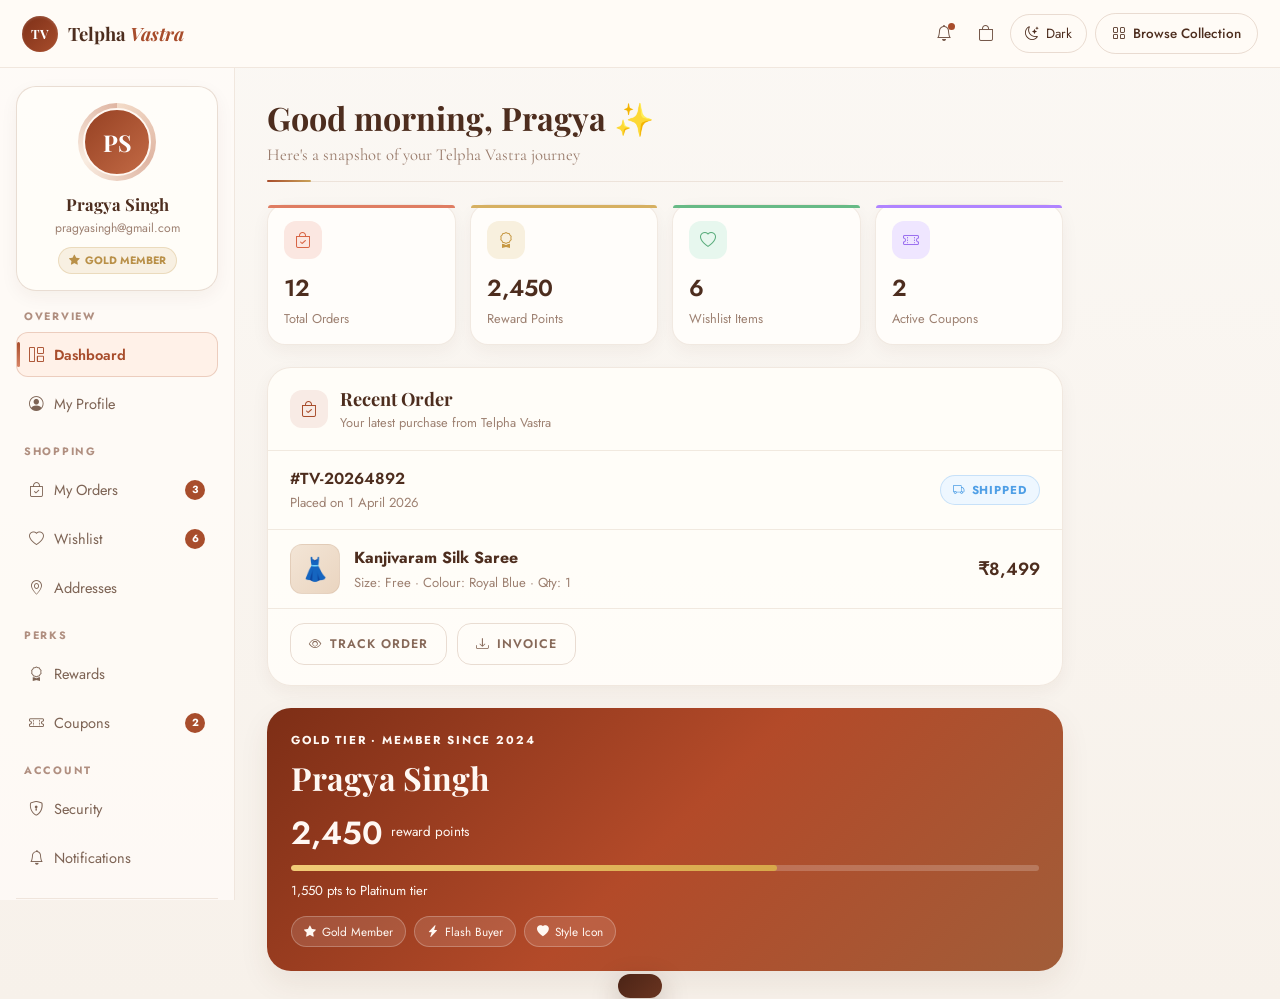
==== commit edfd9290: "account" ====
--- a/account.html
+++ b/account.html
@@ -1,247 +1,604 @@
-<!doctype html>
+<!DOCTYPE html>
 <html lang="en">
-  <head>
-    <meta charset="UTF-8" />
-    <meta name="viewport" content="width=device-width, initial-scale=1.0" />
-    <title>My Account</title>
-    <link rel="stylesheet" href="style.css" />
-    <link
-      href="https://fonts.googleapis.com/css2?family=Playfair+Display:wght@600;700&family=Poppins:wght@300;400;500;600;700&display=swap"
-      rel="stylesheet"
-    />
-  </head>
-  <body>
-    <div class="account">
-      <!-- SIDEBAR -->
-      <aside class="sidebar">
-        <div class="sidebar-top">
-          <h2 class="logo">TelphaVastra</h2>
-          <p class="logo-sub">Luxury Account Space</p>
-        </div>
-
-        <nav>
-          <ul>
-            <li class="active" onclick="openTab('profile', this)">
-              👤 <span>Profile</span>
-            </li>
-            <li onclick="openTab('orders', this)">📦 <span>My Orders</span></li>
-            <li onclick="openTab('wishlist', this)">
-              ❤️ <span>Wishlist</span>
-            </li>
-            <li onclick="openTab('address', this)">🏠 <span>Address</span></li>
-            <li onclick="openTab('rewards', this)">🎁 <span>Rewards</span></li>
-            <li onclick="openTab('settings', this)">
-              ⚙️ <span>Settings</span>
-            </li>
-            <li onclick="toggleDark()">🌙 <span>Mode</span></li>
-            <li onclick="logout()">🚪 <span>Logout</span></li>
-          </ul>
-        </nav>
-      </aside>
-
-      <button class="menu-toggle" onclick="toggleMenu()">☰</button>
-
-      <!-- CONTENT -->
-      <main class="content">
-        <!-- TOP BAR -->
-        <div class="topbar glass">
-          <div>
-            <h1>My Dashboard</h1>
-            <p>Manage your profile, orders, wishlist and rewards.</p>
-          </div>
-          <div class="topbar-badge">Premium Member ✨</div>
-        </div>
-
-        <!-- PROFILE -->
-        <section id="profile" class="tab active">
-          <div class="tab-box">
-            <div class="profile-hero glass">
-              <div class="profile-card glass">
-                <img id="avatar" src="" alt="👤" />
-                <div class="profile-info">
-                  <h2 id="userName">User Name</h2>
-                  <p id="userEmail">user@email.com</p>
-                  <span class="member-tag">Verified Account</span>
-                </div>
+<head>
+  <meta charset="UTF-8" />
+  <meta name="viewport" content="width=device-width, initial-scale=1.0" />
+  <title>Telpha Vastra — My Account</title>
+
+  <link rel="preconnect" href="https://fonts.googleapis.com" />
+  <link rel="preconnect" href="https://fonts.gstatic.com" crossorigin />
+  <link
+    href="https://fonts.googleapis.com/css2?family=Playfair+Display:wght@600;700;800&family=Cormorant+Garamond:wght@400;500;600&family=Jost:wght@300;400;500;600;700&display=swap"
+    rel="stylesheet"
+  />
+  <link
+    rel="stylesheet"
+    href="https://cdn.jsdelivr.net/npm/bootstrap-icons@1.11.3/font/bootstrap-icons.min.css"
+  />
+
+  <link rel="stylesheet" href="account.css" />
+</head>
+<body>
+  <nav class="topnav">
+    <a href="#" class="nav-brand">
+      <div class="nav-seal">TV</div>
+      <div class="nav-wordmark">Telpha <span>Vastra</span></div>
+    </a>
+
+    <div class="nav-spacer"></div>
+
+    <button class="nav-icon-btn" onclick="showToast('No new notifications')">
+      <i class="bi bi-bell"></i>
+      <span class="nav-dot"></span>
+    </button>
+
+    <button class="nav-icon-btn" onclick="showToast('Bag is empty right now')">
+      <i class="bi bi-bag"></i>
+    </button>
+    <button class="theme-toggle" onclick="toggleTheme()">
+  <i class="bi bi-moon-stars" id="themeIcon"></i>
+  <span id="themeLabel">Dark</span>
+</button>
+
+    <button class="browse-btn">
+      <i class="bi bi-grid"></i>
+      <span>Browse Collection</span>
+    </button>
+  </nav>
+
+  <div class="layout">
+    <aside class="sidebar">
+      <div class="profile-mini-card">
+        <div class="mini-avatar-wrap">
+          <div class="mini-avatar-ring"></div>
+          <div class="mini-avatar">PS</div>
+        </div>
+        <h3>Pragya Singh</h3>
+        <p>pragyasingh@gmail.com</p>
+        <div class="gold-badge">
+          <i class="bi bi-star-fill"></i>
+          Gold Member
+        </div>
+      </div>
+
+      <div class="side-group">
+        <div class="side-label">Overview</div>
+
+        <button class="side-link active" onclick="showSection('dashboard', this)">
+          <i class="bi bi-grid-1x2"></i>
+          <span>Dashboard</span>
+        </button>
+
+        <button class="side-link" onclick="showSection('profile', this)">
+          <i class="bi bi-person-circle"></i>
+          <span>My Profile</span>
+        </button>
+      </div>
+
+      <div class="side-group">
+        <div class="side-label">Shopping</div>
+
+        <button class="side-link" onclick="showSection('orders', this)">
+          <i class="bi bi-bag-check"></i>
+          <span>My Orders</span>
+          <span class="side-count">3</span>
+        </button>
+
+        <button class="side-link" onclick="showSection('wishlist', this)">
+          <i class="bi bi-heart"></i>
+          <span>Wishlist</span>
+          <span class="side-count">6</span>
+        </button>
+
+        <button class="side-link" onclick="showSection('addresses', this)">
+          <i class="bi bi-geo-alt"></i>
+          <span>Addresses</span>
+        </button>
+      </div>
+
+      <div class="side-group">
+        <div class="side-label">Perks</div>
+
+        <button class="side-link" onclick="showSection('rewards', this)">
+          <i class="bi bi-award"></i>
+          <span>Rewards</span>
+        </button>
+
+        <button class="side-link" onclick="showSection('coupons', this)">
+          <i class="bi bi-ticket-perforated"></i>
+          <span>Coupons</span>
+          <span class="side-count">2</span>
+        </button>
+      </div>
+
+      <div class="side-group">
+        <div class="side-label">Account</div>
+
+        <button class="side-link" onclick="showSection('security', this)">
+          <i class="bi bi-shield-lock"></i>
+          <span>Security</span>
+        </button>
+
+        <button class="side-link" onclick="showSection('notifications', this)">
+          <i class="bi bi-bell"></i>
+          <span>Notifications</span>
+        </button>
+      </div>
+
+      <div class="side-divider"></div>
+
+      <button class="logout-btn" onclick="showToast('Logged out successfully')">
+        <i class="bi bi-box-arrow-left"></i>
+        <span>Log Out</span>
+      </button>
+    </aside>
+
+    <main class="main-content">
+      <!-- DASHBOARD -->
+      <section class="content-section active" id="dashboard">
+        <div class="section-header">
+          <h1>Good morning, Pragya ✨</h1>
+          <p>Here's a snapshot of your Telpha Vastra journey</p>
+        </div>
+
+        <div class="stats-grid">
+          <div class="stat-card red-top">
+            <div class="stat-icon red-soft"><i class="bi bi-bag-check"></i></div>
+            <h3>12</h3>
+            <p>Total Orders</p>
+          </div>
+
+          <div class="stat-card gold-top">
+            <div class="stat-icon gold-soft"><i class="bi bi-award"></i></div>
+            <h3>2,450</h3>
+            <p>Reward Points</p>
+          </div>
+
+          <div class="stat-card green-top">
+            <div class="stat-icon green-soft"><i class="bi bi-heart"></i></div>
+            <h3>6</h3>
+            <p>Wishlist Items</p>
+          </div>
+
+          <div class="stat-card purple-top">
+            <div class="stat-icon purple-soft"><i class="bi bi-ticket-perforated"></i></div>
+            <h3>2</h3>
+            <p>Active Coupons</p>
+          </div>
+        </div>
+
+        <div class="panel-card order-panel">
+          <div class="panel-head">
+            <div class="panel-head-icon"><i class="bi bi-bag-check"></i></div>
+            <div>
+              <h3>Recent Order</h3>
+              <p>Your latest purchase from Telpha Vastra</p>
+            </div>
+          </div>
+
+          <div class="order-top-row">
+            <div>
+              <h4>#TV-20264892</h4>
+              <span>Placed on 1 April 2026</span>
+            </div>
+
+            <div class="status-pill shipped">
+              <i class="bi bi-truck"></i>
+              Shipped
+            </div>
+          </div>
+
+          <div class="order-product-row">
+            <div class="product-thumb">👗</div>
+
+            <div class="product-info">
+              <h4>Kanjivaram Silk Saree</h4>
+              <p>Size: Free · Colour: Royal Blue · Qty: 1</p>
+            </div>
+
+            <div class="product-price">₹8,499</div>
+          </div>
+
+          <div class="order-action-row">
+            <button class="outline-btn" onclick="showToast('Tracking order...')">
+              <i class="bi bi-eye"></i>
+              Track Order
+            </button>
+
+            <button class="outline-btn" onclick="showToast('Invoice downloading...')">
+              <i class="bi bi-download"></i>
+              Invoice
+            </button>
+          </div>
+        </div>
+
+        <div class="loyalty-card">
+          <div class="loyalty-pattern"></div>
+
+          <p class="loyalty-tier">Gold Tier · Member Since 2024</p>
+          <h2>Pragya Singh</h2>
+
+          <div class="points-row">
+            <h1>2,450</h1>
+            <span>reward points</span>
+          </div>
+
+          <div class="progress-bar">
+            <div class="progress-fill"></div>
+          </div>
+
+          <p class="progress-text">1,550 pts to Platinum tier</p>
+
+          <div class="loyalty-tags">
+            <span><i class="bi bi-star-fill"></i> Gold Member</span>
+            <span><i class="bi bi-lightning-charge-fill"></i> Flash Buyer</span>
+            <span><i class="bi bi-heart-fill"></i> Style Icon</span>
+          </div>
+        </div>
+      </section>
+
+      <!-- PROFILE -->
+      <section class="content-section" id="profile">
+        <div class="section-header">
+          <h1>My Profile</h1>
+          <p>Manage your personal details and preferences</p>
+        </div>
+
+        <div class="panel-card profile-panel">
+          <div class="profile-top">
+            <div class="profile-big-avatar">PS</div>
+            <div>
+              <h3>Pragya Singh</h3>
+              <p>Member since January 2024</p>
+              <div class="verified-pill">
+                <i class="bi bi-patch-check-fill"></i>
+                Verified Account
               </div>
-
-              <div class="profile-actions">
-                <button class="glass-btn" onclick="openEdit()">
-                  Edit Profile
-                </button>
-                <button
-                  class="glass-btn soft-btn"
-                  onclick="
-                    openTab(
-                      'orders',
-                      document.querySelectorAll('.sidebar li')[1],
-                    )
-                  "
-                >
-                  View Orders
-                </button>
-              </div>
-            </div>
-
-            <div class="stats">
-              <div class="stat-box">
-                <span class="stat-icon">🛒</span>
-                <small>Orders</small>
-                <b>0</b>
-              </div>
-              <div class="stat-box">
-                <span class="stat-icon">❤️</span>
-                <small>Wishlist</small>
-                <b>5</b>
-              </div>
-              <div class="stat-box">
-                <span class="stat-icon">🎁</span>
-                <small>Rewards</small>
-                <b>120</b>
-              </div>
-            </div>
-
-            <div class="dashboard-grid">
-              <div class="mini-panel glass">
-                <h3>Account Overview</h3>
-                <p>
-                  Your profile is active and ready. Keep your details updated
-                  for faster checkout and personalized recommendations.
-                </p>
-              </div>
-
-              <div class="mini-panel glass">
-                <h3>Recent Activity</h3>
-                <p>Last login: Today</p>
-                <p>Saved items updated recently.</p>
-              </div>
-            </div>
-          </div>
-        </section>
-
-        <!-- ORDERS -->
-        <section id="orders" class="tab">
-          <div class="tab-box">
-            <h2>Your Orders</h2>
-            <div class="cards">
-              <div class="account-card">
-                <div>
-                  <h3>Order #1</h3>
-                  <p>Luxury Fabric Set</p>
-                </div>
-                <span class="status delivered">Delivered ✅</span>
-              </div>
-
-              <div class="account-card">
-                <div>
-                  <h3>Order #2</h3>
-                  <p>Designer Textile Roll</p>
-                </div>
-                <span class="status shipped">Shipped 🚚</span>
-              </div>
-            </div>
-          </div>
-        </section>
-
-        <!-- WISHLIST -->
-        <section id="wishlist" class="tab">
-          <div class="tab-box">
-            <h2>Wishlist</h2>
-            <div class="cards">
-              <div class="account-card">
-                <div>
-                  <h3>Product 1</h3>
-                  <p>Elegant blush collection</p>
-                </div>
-                <span class="status love">❤️ Saved</span>
-              </div>
-
-              <div class="account-card">
-                <div>
-                  <h3>Product 2</h3>
-                  <p>Premium handwoven fabric</p>
-                </div>
-                <span class="status love">❤️ Saved</span>
-              </div>
-            </div>
-          </div>
-        </section>
-
-        <!-- ADDRESS -->
-        <section id="address" class="tab">
-          <div class="tab-box">
-            <h2>Saved Addresses</h2>
-            <div class="cards">
-              <div class="account-card">
-                <div>
-                  <h3>Home</h3>
-                  <p>Default delivery address</p>
-                </div>
-                <span class="status default-tag">Default</span>
-              </div>
-            </div>
-            <button class="glass-btn">Add New Address</button>
-          </div>
-        </section>
-
-        <!-- REWARDS -->
-        <section id="rewards" class="tab">
-          <div class="tab-box">
-            <h2>Rewards</h2>
-            <div class="reward-box glass">
-              <div class="reward-header">
-                <h3>Reward Balance</h3>
-                <span>120 Points</span>
-              </div>
-              <div class="reward-bar">
-                <div class="reward-fill"></div>
-              </div>
-              <p>You are close to unlocking your next reward tier.</p>
-            </div>
-          </div>
-        </section>
-
-        <!-- SETTINGS -->
-        <section id="settings" class="tab">
-          <div class="tab-box">
-            <h2>Settings</h2>
-
-            <div class="settings-grid">
-              <div class="mini-panel glass">
-                <h3>Profile Settings</h3>
-                <p>Update your personal information anytime.</p>
-                <button class="glass-btn" onclick="openEdit()">
-                  Edit Profile
-                </button>
-              </div>
-
-              <div class="mini-panel glass">
-                <h3>Appearance</h3>
-                <p>Switch between light and dark modes.</p>
-                <button class="glass-btn soft-btn" onclick="toggleDark()">
-                  Toggle Mode
-                </button>
-              </div>
-            </div>
-
-            <div id="editModal" class="modal">
-              <div class="modal-content">
-                <button class="close-btn" onclick="closeEdit()">✕</button>
-                <h3>Edit Profile</h3>
-
-                <input type="text" id="editName" placeholder="Name" />
-                <input type="email" id="editEmail" placeholder="Email" />
-                <input type="text" id="editPhone" placeholder="Phone" />
-
-                <button class="primary-btn" onclick="saveProfile()">
-                  Save
-                </button>
-              </div>
-            </div>
-          </div>
-        </section>
-      </main>
-    </div>
-    <script src="account.js"></script>
-  </body>
-</html>
+            </div>
+          </div>
+
+          <div class="profile-form">
+            <div class="input-group">
+              <label>First Name</label>
+              <input type="text" value="Pragya" />
+            </div>
+
+            <div class="input-group">
+              <label>Last Name</label>
+              <input type="text" value="Singh" />
+            </div>
+
+            <div class="input-group">
+              <label>Email Address</label>
+              <input type="email" value="pragyasingh@gmail.com" />
+            </div>
+
+            <div class="input-group">
+              <label>Phone Number</label>
+              <input type="text" value="+91 8084558250" />
+            </div>
+          </div>
+
+          <div class="form-actions">
+            <button class="primary-btn" onclick="showToast('Profile saved successfully')">Save Changes</button>
+            <button class="outline-btn" onclick="showToast('Changes discarded')">Discard</button>
+          </div>
+        </div>
+      </section>
+
+      <!-- PLACEHOLDER SECTIONS -->
+      <section class="content-section" id="orders">
+  <div class="section-header">
+    <h1>My Orders</h1>
+    <p>Track, manage and review your purchases</p>
+  </div>
+
+  <div class="orders-list">
+    <div class="panel-card compact-card">
+      <div class="order-top-row">
+        <div>
+          <h4>#TV-20264892</h4>
+          <span>1 April 2026</span>
+        </div>
+        <div class="status-pill shipped">
+          <i class="bi bi-truck"></i> Shipped
+        </div>
+      </div>
+
+      <div class="order-product-row">
+        <div class="product-thumb">👗</div>
+        <div class="product-info">
+          <h4>Kanjivaram Silk Saree</h4>
+          <p>Royal Blue · Free Size · Qty: 1</p>
+        </div>
+        <div class="product-price">₹8,499</div>
+      </div>
+
+      <div class="order-action-row">
+        <button class="outline-btn" onclick="showToast('Tracking order...')">Track</button>
+        <button class="outline-btn" onclick="showToast('Invoice downloading...')">Invoice</button>
+      </div>
+    </div>
+
+    <div class="panel-card compact-card">
+      <div class="order-top-row">
+        <div>
+          <h4>#TV-20263751</h4>
+          <span>18 March 2026</span>
+        </div>
+        <div class="status-pill delivered">
+          <i class="bi bi-check-circle"></i> Delivered
+        </div>
+      </div>
+
+      <div class="order-product-row">
+        <div class="product-thumb">👘</div>
+        <div class="product-info">
+          <h4>Anarkali Kurta Set</h4>
+          <p>Peacock Green · Size M · Qty: 1</p>
+        </div>
+        <div class="product-price">₹3,299</div>
+      </div>
+
+      <div class="order-action-row">
+        <button class="outline-btn" onclick="showToast('Review submitted')">Review</button>
+        <button class="outline-btn" onclick="showToast('Reorder placed')">Reorder</button>
+      </div>
+    </div>
+  </div>
+</section>
+
+      <section class="content-section" id="wishlist">
+  <div class="section-header">
+    <h1>Wishlist</h1>
+    <p>Items you've saved for later</p>
+  </div>
+
+  <div class="wishlist-grid">
+    <div class="wish-card">
+      <div class="wish-img">
+        🥻
+        <button class="wish-remove" onclick="event.stopPropagation(); showToast('Removed from wishlist')">
+          <i class="bi bi-x"></i>
+        </button>
+      </div>
+      <div class="wish-info">
+        <h4>Chanderi Silk Saree</h4>
+        <p>₹6,999</p>
+      </div>
+      <button class="wish-add" onclick="showToast('Added to cart')">Add to Cart</button>
+    </div>
+
+    <div class="wish-card">
+      <div class="wish-img">
+        👘
+        <button class="wish-remove" onclick="event.stopPropagation(); showToast('Removed from wishlist')">
+          <i class="bi bi-x"></i>
+        </button>
+      </div>
+      <div class="wish-info">
+        <h4>Embroidered Lehenga Choli</h4>
+        <p>₹14,500</p>
+      </div>
+      <button class="wish-add" onclick="showToast('Added to cart')">Add to Cart</button>
+    </div>
+
+    <div class="wish-card">
+      <div class="wish-img">
+        🌸
+        <button class="wish-remove" onclick="event.stopPropagation(); showToast('Removed from wishlist')">
+          <i class="bi bi-x"></i>
+        </button>
+      </div>
+      <div class="wish-info">
+        <h4>Floral Kurti Set</h4>
+        <p>₹2,199</p>
+      </div>
+      <button class="wish-add" onclick="showToast('Added to cart')">Add to Cart</button>
+    </div>
+  </div>
+</section>
+
+      <section class="content-section" id="addresses">
+  <div class="section-header">
+    <h1>Saved Addresses</h1>
+    <p>Manage your delivery locations</p>
+  </div>
+
+  <div class="address-grid">
+    <div class="address-card default">
+      <div class="address-tag">Default</div>
+      <h4><i class="bi bi-house-fill"></i> Home</h4>
+      <h5>Pragya Singh</h5>
+      <p>
+        112, Landran Mohali, Near Indian Oil<br />
+        SAS, Punjab — 140307<br />
+        +91 xxxxxxxx50
+      </p>
+      <div class="address-actions">
+        <button class="small-btn edit" onclick="showToast('Edit address')">Edit</button>
+        <button class="small-btn del" onclick="showToast('Cannot delete default address')">Delete</button>
+      </div>
+    </div>
+
+    <div class="address-card">
+      <h4><i class="bi bi-briefcase-fill"></i> Work</h4>
+      <h5>Anjali Mishra</h5>
+      <p>
+        Gurgaon, 2nd floor<br />
+        Gurgaon, Haryana — 150001<br />
+        +91 98765 43210
+      </p>
+      <div class="address-actions">
+        <button class="small-btn edit" onclick="showToast('Edit address')">Edit</button>
+        <button class="small-btn del" onclick="showToast('Address deleted')">Delete</button>
+      </div>
+    </div>
+  </div>
+</section>
+
+      <section class="content-section" id="rewards">
+  <div class="section-header">
+    <h1>Rewards</h1>
+    <p>Your exclusive loyalty benefits</p>
+  </div>
+
+  <div class="loyalty-card">
+    <div class="loyalty-pattern"></div>
+    <p class="loyalty-tier">Gold Tier · Member Since 2024</p>
+    <h2>Pragya Singh</h2>
+
+    <div class="points-row">
+      <h1>2450</h1>
+      <span>reward points</span>
+    </div>
+
+    <div class="progress-bar">
+      <div class="progress-fill"></div>
+    </div>
+
+    <p class="progress-text">1550 pts to Platinum tier</p>
+
+    <div class="loyalty-tags">
+      <span><i class="bi bi-star-fill"></i> Gold Member</span>
+      <span><i class="bi bi-lightning-charge-fill"></i> Flash Buyer</span>
+      <span><i class="bi bi-heart-fill"></i> Style Icon</span>
+    </div>
+  </div>
+
+  <div class="panel-card points-history">
+    <div class="history-item">
+      <span>Kanjivaram Silk Saree purchase</span>
+      <strong class="gain">+850 pts</strong>
+    </div>
+    <div class="history-item">
+      <span>Anarkali Kurta Set purchase</span>
+      <strong class="gain">+330 pts</strong>
+    </div>
+    <div class="history-item">
+      <span>Redeemed — 10% coupon</span>
+      <strong class="loss">-200 pts</strong>
+    </div>
+  </div>
+</section>
+
+      <section class="content-section" id="coupons">
+  <div class="section-header">
+    <h1>Coupons</h1>
+    <p>Active discount codes and offers</p>
+  </div>
+
+  <div class="coupon-list">
+    <div class="panel-card coupon-card">
+      <div class="coupon-icon">🎁</div>
+      <div class="coupon-content">
+        <h4>TV15GOLD</h4>
+        <p>15% off on orders above ₹5000 · Expires 30 June 2026</p>
+      </div>
+      <div class="coupon-right">
+        <strong>15% OFF</strong>
+        <button class="primary-btn small-primary" onclick="showToast('Coupon copied')">Copy Code</button>
+      </div>
+    </div>
+
+    <div class="panel-card coupon-card">
+      <div class="coupon-icon goldish">✨</div>
+      <div class="coupon-content">
+        <h4>FREESHIP100</h4>
+        <p>Free shipping on any order · Expires 15 May 2026</p>
+      </div>
+      <div class="coupon-right">
+        <strong>FREE SHIP</strong>
+        <button class="primary-btn small-primary" onclick="showToast('Coupon copied')">Copy Code</button>
+      </div>
+    </div>
+  </div>
+</section>
+      <section class="content-section" id="security">
+  <div class="section-header">
+    <h1>Security</h1>
+    <p>Keep your account safe and secure</p>
+  </div>
+
+  <div class="panel-card setting-card">
+    <div class="setting-row">
+      <div>
+        <h4>Two-Factor Authentication</h4>
+        <p>OTP sent to your number on every login</p>
+      </div>
+      <label class="switch">
+        <input type="checkbox" checked />
+        <span class="slider"></span>
+      </label>
+    </div>
+
+    <div class="setting-row">
+      <div>
+        <h4>Login Alerts by Email</h4>
+        <p>Get notified when a new device signs in</p>
+      </div>
+      <label class="switch">
+        <input type="checkbox" checked />
+        <span class="slider"></span>
+      </label>
+    </div>
+
+    <div class="setting-row">
+      <div>
+        <h4>Change Password</h4>
+        <p>Last changed 3 months ago</p>
+      </div>
+      <button class="outline-btn" onclick="showToast('Password reset link sent')">Change</button>
+    </div>
+  </div>
+</section>
+
+      <section class="content-section" id="notifications">
+  <div class="section-header">
+    <h1>Notifications</h1>
+    <p>Choose how Telpha Vastra keeps you informed</p>
+  </div>
+
+  <div class="panel-card setting-card">
+    <div class="setting-row">
+      <div>
+        <h4>Shipping Updates</h4>
+        <p>Track your parcel in real time</p>
+      </div>
+      <label class="switch">
+        <input type="checkbox" checked />
+        <span class="slider"></span>
+      </label>
+    </div>
+
+    <div class="setting-row">
+      <div>
+        <h4>Order Confirmation</h4>
+        <p>Receive order receipts and invoices</p>
+      </div>
+      <label class="switch">
+        <input type="checkbox" checked />
+        <span class="slider"></span>
+      </label>
+    </div>
+
+    <div class="setting-row">
+      <div>
+        <h4>Marketing Emails</h4>
+        <p>New collection launches and style updates</p>
+      </div>
+      <label class="switch">
+        <input type="checkbox" />
+        <span class="slider"></span>
+      </label>
+    </div>
+  </div>
+</section>
+    </main>
+  </div>
+
+  <div id="toast"></div>
+
+  <script src="account.js"></script>
+</body>
+</html>
--- a/account.css
+++ b/account.css
@@ -0,0 +1,1334 @@
+:root {
+  --bg: #f7f2ec;
+  --surface: #fffdfa;
+  --surface-soft: #fdf8f3;
+  --border: rgba(176, 138, 111, 0.18);
+  --border-strong: rgba(176, 138, 111, 0.28);
+
+  --text-dark: #4d2d1e;
+  --text-main: #75584a;
+  --text-light: #9d8071;
+
+  --brand: #a84d2c;
+  --brand-dark: #7e3018;
+  --gold: #c9a259;
+  --green: #61b27e;
+  --purple: #ad7ff5;
+  --blue: #4f9fe6;
+  --danger: #d05b4a;
+
+  --shadow-sm: 0 6px 18px rgba(86, 47, 27, 0.05);
+  --shadow-md: 0 12px 30px rgba(86, 47, 27, 0.08);
+
+  --radius-sm: 12px;
+  --radius-md: 18px;
+  --radius-lg: 22px;
+
+  --sidebar-width: 235px;
+  --topnav-height: 68px;
+}
+
+* {
+  margin: 0;
+  padding: 0;
+  box-sizing: border-box;
+}
+
+html {
+  scroll-behavior: smooth;
+}
+
+body {
+  font-family: "Jost", sans-serif;
+  background: linear-gradient(180deg, #fbf8f4 0%, #f7f1ea 100%);
+  color: var(--text-main);
+}
+
+button,
+input {
+  font-family: inherit;
+}
+
+.topnav {
+  height: var(--topnav-height);
+  background: rgba(255, 251, 246, 0.96);
+  border-bottom: 1px solid var(--border);
+  display: flex;
+  align-items: center;
+  padding: 0 22px;
+  position: sticky;
+  top: 0;
+  z-index: 100;
+  backdrop-filter: blur(14px);
+}
+
+.nav-brand {
+  display: flex;
+  align-items: center;
+  gap: 10px;
+  text-decoration: none;
+}
+
+.nav-seal {
+  width: 36px;
+  height: 36px;
+  border-radius: 50%;
+  background: linear-gradient(135deg, var(--brand-dark), var(--brand));
+  color: #fff;
+  display: flex;
+  align-items: center;
+  justify-content: center;
+  font-family: "Playfair Display", serif;
+  font-size: 0.8rem;
+  font-weight: 700;
+  box-shadow: inset 0 1px 3px rgba(255, 255, 255, 0.18);
+}
+
+.nav-wordmark {
+  font-family: "Playfair Display", serif;
+  font-size: 1.15rem;
+  font-weight: 700;
+  color: var(--text-dark);
+}
+
+.nav-wordmark span {
+  color: var(--brand);
+  font-style: italic;
+}
+
+.nav-spacer {
+  flex: 1;
+}
+
+.nav-icon-btn {
+  width: 36px;
+  height: 36px;
+  border: none;
+  background: transparent;
+  border-radius: 10px;
+  color: var(--text-main);
+  font-size: 1rem;
+  cursor: pointer;
+  position: relative;
+  transition: 0.25s ease;
+  margin-right: 6px;
+}
+
+.nav-icon-btn:hover {
+  background: #f5ece4;
+  color: var(--brand);
+}
+
+.nav-dot {
+  width: 7px;
+  height: 7px;
+  border-radius: 50%;
+  background: var(--brand);
+  position: absolute;
+  top: 7px;
+  right: 7px;
+}
+
+.browse-btn {
+  border: 1px solid var(--border-strong);
+  background: transparent;
+  color: var(--text-dark);
+  border-radius: 999px;
+  padding: 10px 16px;
+  display: flex;
+  align-items: center;
+  gap: 8px;
+  cursor: pointer;
+  transition: 0.25s ease;
+  font-size: 0.84rem;
+  font-weight: 500;
+}
+
+.browse-btn:hover {
+  background: #f5ece4;
+  border-color: rgba(168, 77, 44, 0.34);
+}
+
+.layout {
+  display: flex;
+  min-height: calc(100vh - var(--topnav-height));
+}
+
+.sidebar {
+  width: var(--sidebar-width);
+  border-right: 1px solid var(--border);
+  background: rgba(255, 252, 248, 0.78);
+  padding: 18px 16px 24px;
+  position: sticky;
+  top: var(--topnav-height);
+  height: calc(100vh - var(--topnav-height));
+  overflow-y: auto;
+}
+
+.sidebar::-webkit-scrollbar {
+  width: 8px;
+}
+
+.sidebar::-webkit-scrollbar-thumb {
+  background: #cfb7a6;
+  border-radius: 999px;
+}
+
+.profile-mini-card {
+  background: rgba(255, 253, 249, 0.9);
+  border: 1px solid var(--border-strong);
+  border-radius: 20px;
+  padding: 16px 12px;
+  text-align: center;
+  box-shadow: var(--shadow-sm);
+  margin-bottom: 18px;
+}
+
+.mini-avatar-wrap {
+  position: relative;
+  width: 78px;
+  height: 78px;
+  margin: 0 auto 12px;
+}
+
+.mini-avatar-ring {
+  position: absolute;
+  inset: 0;
+  border-radius: 50%;
+  background: conic-gradient(#e4b28d, #b85d38, #f1d7c2, #b85d38);
+  opacity: 0.45;
+  animation: spinRing 8s linear infinite;
+}
+
+.mini-avatar {
+  position: absolute;
+  inset: 5px;
+  border-radius: 50%;
+  background: linear-gradient(135deg, #964123, #c36a45);
+  display: flex;
+  align-items: center;
+  justify-content: center;
+  color: white;
+  font-family: "Playfair Display", serif;
+  font-size: 1.45rem;
+  font-weight: 700;
+  border: 2px solid #fff8f2;
+}
+
+@keyframes spinRing {
+  to {
+    transform: rotate(360deg);
+  }
+}
+
+.profile-mini-card h3 {
+  font-family: "Playfair Display", serif;
+  font-size: 1.04rem;
+  color: var(--text-dark);
+  margin-bottom: 4px;
+}
+
+.profile-mini-card p {
+  font-size: 0.76rem;
+  color: var(--text-light);
+  margin-bottom: 10px;
+}
+
+.gold-badge {
+  display: inline-flex;
+  align-items: center;
+  gap: 5px;
+  background: rgba(201, 162, 89, 0.14);
+  border: 1px solid rgba(201, 162, 89, 0.28);
+  color: #b99048;
+  border-radius: 999px;
+  padding: 5px 10px;
+  font-size: 0.67rem;
+  font-weight: 700;
+  text-transform: uppercase;
+}
+
+.side-group {
+  margin-bottom: 18px;
+}
+
+.side-label {
+  font-size: 0.67rem;
+  text-transform: uppercase;
+  letter-spacing: 0.16em;
+  color: #b08f80;
+  font-weight: 700;
+  margin: 0 8px 8px;
+}
+
+.side-link {
+  width: 100%;
+  border: 1px solid transparent;
+  background: transparent;
+  border-radius: 12px;
+  padding: 11px 12px;
+  display: flex;
+  align-items: center;
+  gap: 10px;
+  color: #7d6354;
+  cursor: pointer;
+  transition: 0.25s ease;
+  font-size: 0.91rem;
+  margin-bottom: 4px;
+  position: relative;
+}
+
+.side-link:hover {
+  background: #f7eee6;
+  color: var(--brand);
+}
+
+.side-link.active {
+  background: #fff1e8;
+  color: var(--brand);
+  border-color: rgba(168, 77, 44, 0.22);
+  font-weight: 600;
+}
+
+.side-link.active::before {
+  content: "";
+  width: 3px;
+  height: 60%;
+  border-radius: 999px;
+  background: linear-gradient(180deg, var(--brand), #d88566);
+  position: absolute;
+  left: 0;
+}
+
+.side-count {
+  margin-left: auto;
+  min-width: 20px;
+  height: 20px;
+  border-radius: 999px;
+  background: var(--brand);
+  color: white;
+  font-size: 0.65rem;
+  font-weight: 700;
+  display: flex;
+  align-items: center;
+  justify-content: center;
+  padding: 0 6px;
+}
+
+.side-divider {
+  height: 1px;
+  background: var(--border);
+  margin: 14px 0;
+}
+
+.logout-btn {
+  width: 100%;
+  border: none;
+  background: transparent;
+  border-radius: 12px;
+  padding: 11px 12px;
+  display: flex;
+  align-items: center;
+  gap: 10px;
+  color: var(--danger);
+  cursor: pointer;
+  transition: 0.25s ease;
+  font-size: 0.91rem;
+}
+
+.logout-btn:hover {
+  background: #fff1ef;
+}
+
+.main-content {
+  flex: 1;
+  padding: 28px 32px;
+  max-width: 860px;
+}
+
+.content-section {
+  display: none;
+}
+
+.content-section.active {
+  display: block;
+}
+
+.section-header {
+  border-bottom: 1px solid var(--border);
+  padding-bottom: 16px;
+  margin-bottom: 22px;
+  position: relative;
+}
+
+.section-header::after {
+  content: "";
+  width: 44px;
+  height: 2px;
+  border-radius: 999px;
+  background: linear-gradient(90deg, var(--brand), var(--gold));
+  position: absolute;
+  bottom: -1px;
+  left: 0;
+}
+
+.section-header h1 {
+  font-family: "Playfair Display", serif;
+  font-size: 2.02rem;
+  color: var(--text-dark);
+  margin-bottom: 6px;
+}
+
+.section-header p {
+  font-family: "Cormorant Garamond", serif;
+  font-size: 1.04rem;
+  color: #987a6a;
+}
+
+.stats-grid {
+  display: grid;
+  grid-template-columns: repeat(4, 1fr);
+  gap: 14px;
+  margin-bottom: 22px;
+}
+
+.stat-card {
+  background: var(--surface);
+  border: 1px solid var(--border);
+  border-radius: 18px;
+  padding: 16px;
+  box-shadow: var(--shadow-sm);
+  position: relative;
+  transition: 0.25s ease;
+}
+
+.stat-card:hover {
+  transform: translateY(-3px);
+  box-shadow: var(--shadow-md);
+}
+
+.stat-card::before {
+  content: "";
+  width: 100%;
+  height: 3px;
+  border-radius: 18px 18px 0 0;
+  position: absolute;
+  top: 0;
+  left: 0;
+}
+
+.red-top::before {
+  background: #df7d62;
+}
+
+.gold-top::before {
+  background: #d6b061;
+}
+
+.green-top::before {
+  background: #67ba86;
+}
+
+.purple-top::before {
+  background: #b084ff;
+}
+
+.stat-icon {
+  width: 38px;
+  height: 38px;
+  border-radius: 12px;
+  display: flex;
+  align-items: center;
+  justify-content: center;
+  font-size: 1rem;
+  margin-bottom: 12px;
+}
+
+.red-soft {
+  background: #fbe7e1;
+  color: #d86545;
+}
+
+.gold-soft {
+  background: #f8f0de;
+  color: #c69843;
+}
+
+.green-soft {
+  background: #e7f7ee;
+  color: #57aa79;
+}
+
+.purple-soft {
+  background: #efe6ff;
+  color: #9b70ef;
+}
+
+.stat-card h3 {
+  font-family: "Playfair Display", serif;
+  font-size: 1.8rem;
+  color: var(--text-dark);
+  margin-bottom: 4px;
+}
+
+.stat-card p {
+  font-size: 0.8rem;
+  color: var(--text-light);
+}
+
+.panel-card {
+  background: rgba(255, 253, 249, 0.92);
+  border: 1px solid var(--border);
+  border-radius: 24px;
+  box-shadow: var(--shadow-sm);
+  overflow: hidden;
+  margin-bottom: 22px;
+}
+
+.panel-head {
+  display: flex;
+  align-items: center;
+  gap: 12px;
+  padding: 18px 22px;
+  border-bottom: 1px solid var(--border);
+}
+
+.panel-head-icon {
+  width: 38px;
+  height: 38px;
+  border-radius: 12px;
+  background: #f8ebe5;
+  color: var(--brand);
+  display: flex;
+  align-items: center;
+  justify-content: center;
+}
+
+.panel-head h3 {
+  font-family: "Playfair Display", serif;
+  font-size: 1.14rem;
+  color: var(--text-dark);
+}
+
+.panel-head p {
+  font-size: 0.8rem;
+  color: var(--text-light);
+  margin-top: 2px;
+}
+
+.order-top-row {
+  padding: 16px 22px;
+  border-bottom: 1px solid var(--border);
+  display: flex;
+  justify-content: space-between;
+  align-items: center;
+}
+
+.order-top-row h4 {
+  font-family: "Playfair Display", serif;
+  font-size: 1.35rem;
+  color: var(--text-dark);
+}
+
+.order-top-row span {
+  font-size: 0.82rem;
+  color: var(--text-light);
+}
+
+.status-pill {
+  display: inline-flex;
+  align-items: center;
+  gap: 6px;
+  padding: 6px 12px;
+  border-radius: 999px;
+  font-size: 0.72rem;
+  font-weight: 700;
+  text-transform: uppercase;
+  letter-spacing: 0.08em;
+}
+
+.status-pill.shipped {
+  background: #eef7ff;
+  color: var(--blue);
+  border: 1px solid rgba(79, 159, 230, 0.25);
+}
+
+.order-product-row {
+  padding: 14px 22px;
+  display: flex;
+  align-items: center;
+  gap: 14px;
+}
+
+.product-thumb {
+  width: 50px;
+  height: 50px;
+  border-radius: 12px;
+  background: linear-gradient(135deg, #f3e5d6, #ead5c0);
+  border: 1px solid rgba(176, 138, 111, 0.16);
+  display: flex;
+  align-items: center;
+  justify-content: center;
+  font-size: 1.42rem;
+}
+
+.product-info {
+  flex: 1;
+}
+
+.product-info h4 {
+  font-size: 1rem;
+  color: var(--text-dark);
+  margin-bottom: 4px;
+}
+
+.product-info p {
+  font-size: 0.82rem;
+  color: var(--text-light);
+}
+
+.product-price {
+  font-family: "Playfair Display", serif;
+  font-size: 1.42rem;
+  color: var(--text-dark);
+  font-weight: 700;
+}
+
+.order-action-row {
+  padding: 14px 22px 20px;
+  border-top: 1px solid var(--border);
+  display: flex;
+  gap: 10px;
+}
+
+.primary-btn,
+.outline-btn {
+  border-radius: 14px;
+  padding: 11px 18px;
+  font-size: 0.78rem;
+  text-transform: uppercase;
+  letter-spacing: 0.08em;
+  font-weight: 600;
+  cursor: pointer;
+  transition: 0.25s ease;
+}
+
+.primary-btn {
+  border: none;
+  background: linear-gradient(135deg, var(--brand-dark), var(--brand));
+  color: white;
+  box-shadow: 0 8px 20px rgba(168, 77, 44, 0.16);
+}
+
+.primary-btn:hover {
+  transform: translateY(-2px);
+}
+
+.outline-btn {
+  border: 1px solid var(--border-strong);
+  background: transparent;
+  color: #876959;
+  display: inline-flex;
+  align-items: center;
+  gap: 8px;
+}
+
+.outline-btn:hover {
+  background: #f7eee6;
+  color: var(--brand);
+}
+
+.loyalty-card {
+  position: relative;
+  overflow: hidden;
+  border-radius: 24px;
+  padding: 24px;
+  background: linear-gradient(135deg, #7d2e16 0%, #b34a29 50%, #a15d39 100%);
+  color: #fff8f3;
+  box-shadow: var(--shadow-md);
+}
+
+.loyalty-pattern {
+  position: absolute;
+  inset: 0;
+  opacity: 0.1;
+  background-image:
+    linear-gradient(90deg, transparent 24px, rgba(255,255,255,0.16) 24px, rgba(255,255,255,0.16) 26px, transparent 26px),
+    linear-gradient(transparent 24px, rgba(255,255,255,0.16) 24px, rgba(255,255,255,0.16) 26px, transparent 26px);
+  background-size: 28px 28px;
+}
+
+.loyalty-card > * {
+  position: relative;
+  z-index: 1;
+}
+
+.loyalty-tier {
+  text-transform: uppercase;
+  letter-spacing: 0.16em;
+  font-size: 0.72rem;
+  font-weight: 700;
+  margin-bottom: 8px;
+}
+
+.loyalty-card h2 {
+  font-family: "Playfair Display", serif;
+  font-size: 2rem;
+  margin-bottom: 18px;
+}
+
+.points-row {
+  display: flex;
+  align-items: end;
+  gap: 8px;
+  margin-bottom: 16px;
+}
+
+.points-row h1 {
+  font-family: "Playfair Display", serif;
+  font-size: 3rem;
+  line-height: 1;
+}
+
+.points-row span {
+  font-size: 0.84rem;
+  margin-bottom: 8px;
+}
+
+.progress-bar {
+  height: 6px;
+  border-radius: 999px;
+  background: rgba(255, 255, 255, 0.2);
+  overflow: hidden;
+}
+
+.progress-fill {
+  width: 65%;
+  height: 100%;
+  border-radius: 999px;
+  background: linear-gradient(90deg, #f1cb77, #d7a84a);
+}
+
+.progress-text {
+  margin-top: 10px;
+  font-size: 0.82rem;
+}
+
+.loyalty-tags {
+  display: flex;
+  gap: 8px;
+  flex-wrap: wrap;
+  margin-top: 16px;
+}
+
+.loyalty-tags span {
+  display: inline-flex;
+  align-items: center;
+  gap: 6px;
+  border-radius: 999px;
+  padding: 6px 12px;
+  font-size: 0.74rem;
+  border: 1px solid rgba(255,255,255,0.24);
+  background: rgba(255,255,255,0.12);
+}
+
+.profile-panel {
+  padding: 0;
+}
+
+.profile-top {
+  padding: 22px;
+  display: flex;
+  align-items: center;
+  gap: 16px;
+  border-bottom: 1px solid var(--border);
+}
+
+.profile-big-avatar {
+  width: 76px;
+  height: 76px;
+  border-radius: 50%;
+  background: linear-gradient(135deg, #954022, #c56f49);
+  color: white;
+  display: flex;
+  align-items: center;
+  justify-content: center;
+  font-family: "Playfair Display", serif;
+  font-size: 1.5rem;
+  font-weight: 700;
+}
+
+.profile-top h3 {
+  font-family: "Playfair Display", serif;
+  font-size: 1.18rem;
+  color: var(--text-dark);
+  margin-bottom: 4px;
+}
+
+.profile-top p {
+  color: var(--text-light);
+  font-size: 0.82rem;
+}
+
+.verified-pill {
+  display: inline-flex;
+  align-items: center;
+  gap: 6px;
+  margin-top: 8px;
+  border-radius: 999px;
+  padding: 5px 10px;
+  font-size: 0.72rem;
+  text-transform: uppercase;
+  font-weight: 700;
+  color: var(--green);
+  background: #eaf8ef;
+  border: 1px solid rgba(97, 178, 126, 0.24);
+}
+
+.profile-form {
+  padding: 22px;
+  display: grid;
+  grid-template-columns: repeat(2, 1fr);
+  gap: 16px;
+}
+
+.input-group {
+  display: flex;
+  flex-direction: column;
+  gap: 7px;
+}
+
+.input-group label {
+  font-size: 0.72rem;
+  text-transform: uppercase;
+  letter-spacing: 0.08em;
+  color: var(--text-light);
+  font-weight: 700;
+}
+
+.input-group input {
+  padding: 12px 14px;
+  border-radius: 14px;
+  border: 1px solid var(--border-strong);
+  background: #fffdfa;
+  color: var(--text-dark);
+  outline: none;
+}
+
+.input-group input:focus {
+  border-color: rgba(168, 77, 44, 0.38);
+  box-shadow: 0 0 0 3px rgba(168, 77, 44, 0.07);
+}
+
+.form-actions {
+  padding: 0 22px 22px;
+  display: flex;
+  gap: 10px;
+}
+
+.placeholder-card {
+  padding: 24px;
+  color: var(--text-main);
+}
+
+#toast {
+  position: fixed;
+  bottom: 22px;
+  left: 50%;
+  transform: translateX(-50%) translateY(120px);
+  background: linear-gradient(135deg, #4b2416, #6a3420);
+  color: white;
+  padding: 12px 22px;
+  border-radius: 999px;
+  font-size: 0.84rem;
+  box-shadow: 0 10px 28px rgba(60, 28, 17, 0.28);
+  z-index: 999;
+  transition: 0.35s ease;
+}
+
+#toast.show {
+  transform: translateX(-50%) translateY(0);
+}
+
+@media (max-width: 1100px) {
+  .stats-grid {
+    grid-template-columns: repeat(2, 1fr);
+  }
+}
+
+@media (max-width: 900px) {
+  .sidebar {
+    display: none;
+  }
+
+  .main-content {
+    max-width: 100%;
+    padding: 22px 18px;
+  }
+}
+
+@media (max-width: 650px) {
+  .stats-grid,
+  .profile-form {
+    grid-template-columns: 1fr;
+  }
+
+  .browse-btn span {
+    display: none;
+  }
+
+  .section-header h1 {
+    font-size: 1.55rem;
+  }
+
+  .order-top-row,
+  .order-product-row,
+  .order-action-row,
+  .profile-top,
+  .form-actions {
+    flex-direction: column;
+    align-items: flex-start;
+  }
+}
+/* THEME TOGGLE */
+.theme-toggle {
+  border: 1px solid var(--border-strong);
+  background: transparent;
+  color: var(--text-dark);
+  border-radius: 999px;
+  padding: 9px 14px;
+  display: flex;
+  align-items: center;
+  gap: 8px;
+  cursor: pointer;
+  transition: 0.25s ease;
+  margin-right: 8px;
+}
+
+.theme-toggle:hover {
+  background: #f5ece4;
+}
+
+html.dark {
+  --bg: #171311;
+  --surface: #211b18;
+  --surface-soft: #2a221e;
+  --border: rgba(255, 219, 189, 0.08);
+  --border-strong: rgba(255, 219, 189, 0.14);
+  --text-dark: #f7ece2;
+  --text-main: #d8c2b4;
+  --text-light: #b49482;
+  --brand: #d17b57;
+  --brand-dark: #9d4c2b;
+  --gold: #d6b266;
+  --green: #70c694;
+  --purple: #c39cff;
+  --blue: #72b8f2;
+  --danger: #ef8a76;
+}
+
+html.dark body {
+  background: var(--bg);
+}
+
+html.dark .topnav,
+html.dark .sidebar,
+html.dark .profile-mini-card,
+html.dark .panel-card,
+html.dark .wish-card,
+html.dark .address-card,
+html.dark .address-add,
+html.dark .stat-card {
+  background: var(--surface);
+}
+
+.orders-list,
+.coupon-list,
+.points-history {
+  display: flex;
+  flex-direction: column;
+  gap: 16px;
+}
+
+.compact-card {
+  margin-bottom: 0;
+}
+
+.wishlist-grid {
+  display: grid;
+  grid-template-columns: repeat(3, 1fr);
+  gap: 16px;
+}
+
+.wish-card {
+  border-radius: 20px;
+  overflow: hidden;
+}
+
+.wish-img {
+  height: 140px;
+  background: linear-gradient(135deg, #f3e5d6, #ead5c0);
+  display: flex;
+  align-items: center;
+  justify-content: center;
+  font-size: 2rem;
+  position: relative;
+}
+
+.wish-remove {
+  position: absolute;
+  top: 10px;
+  right: 10px;
+  width: 28px;
+  height: 28px;
+  border: none;
+  border-radius: 50%;
+  background: rgba(255,255,255,0.85);
+  cursor: pointer;
+  color: var(--brand);
+}
+
+.wish-info {
+  padding: 14px;
+}
+
+.wish-info h4 {
+  font-size: 0.95rem;
+  margin-bottom: 6px;
+  color: var(--text-dark);
+}
+
+.wish-info p {
+  color: var(--brand);
+  font-weight: 700;
+}
+
+.wish-add {
+  width: 100%;
+  border: none;
+  border-top: 1px solid var(--border);
+  background: var(--surface-soft);
+  color: var(--brand);
+  padding: 10px 12px;
+  font-weight: 600;
+  cursor: pointer;
+}
+
+.address-grid {
+  display: grid;
+  grid-template-columns: 1fr 1fr;
+  gap: 16px;
+}
+
+.address-card,
+.address-add {
+  border-radius: 20px;
+  padding: 18px;
+}
+
+.address-card {
+  position: relative;
+}
+
+.address-card h4 {
+  color: var(--text-dark);
+  margin-bottom: 10px;
+  display: flex;
+  gap: 8px;
+  align-items: center;
+}
+
+.address-card h5 {
+  font-size: 1rem;
+  margin-bottom: 8px;
+  color: var(--text-dark);
+}
+
+.address-card p {
+  line-height: 1.7;
+  margin-bottom: 14px;
+  color: var(--text-light);
+}
+
+.address-tag {
+  position: absolute;
+  top: 14px;
+  right: 14px;
+  padding: 4px 10px;
+  border-radius: 999px;
+  font-size: 0.66rem;
+  font-weight: 700;
+  background: rgba(201, 162, 89, 0.16);
+  color: var(--gold);
+  border: 1px solid rgba(201, 162, 89, 0.28);
+}
+
+.address-actions {
+  display: flex;
+  gap: 8px;
+}
+
+.small-btn {
+  padding: 8px 12px;
+  font-size: 0.72rem;
+  border: none;
+  border-radius: 10px;
+  cursor: pointer;
+}
+
+.small-btn.edit {
+  background: rgba(201, 162, 89, 0.16);
+  color: var(--gold);
+}
+
+.small-btn.del {
+  background: rgba(208, 91, 74, 0.12);
+  color: var(--danger);
+}
+
+.address-add {
+  display: flex;
+  align-items: center;
+  justify-content: center;
+  flex-direction: column;
+  min-height: 170px;
+  gap: 8px;
+  cursor: pointer;
+  border: 2px dashed var(--border-strong);
+}
+
+.address-add:hover {
+  background: var(--surface-soft);
+}
+
+.address-add i {
+  font-size: 2rem;
+  color: var(--brand);
+}
+
+.coupon-card {
+  padding: 18px;
+  display: flex;
+  justify-content: space-between;
+  gap: 18px;
+}
+
+.coupon-icon {
+  width: 54px;
+  height: 54px;
+  border-radius: 16px;
+  background: rgba(168, 77, 44, 0.1);
+  display: flex;
+  align-items: center;
+  justify-content: center;
+  font-size: 1.45rem;
+}
+
+.coupon-icon.goldish {
+  background: rgba(201, 162, 89, 0.16);
+}
+
+.coupon-content {
+  flex: 1;
+}
+
+.coupon-content h4 {
+  font-family: "Playfair Display", serif;
+  font-size: 1.1rem;
+  margin-bottom: 4px;
+  color: var(--text-dark);
+}
+
+.coupon-content p {
+  color: var(--text-light);
+}
+
+.coupon-right {
+  text-align: right;
+}
+
+.coupon-right strong {
+  display: block;
+  font-family: "Playfair Display", serif;
+  font-size: 1.3rem;
+  color: var(--brand);
+  margin-bottom: 8px;
+}
+
+.small-primary {
+  padding: 8px 14px;
+  font-size: 0.72rem;
+}
+
+.points-history {
+  padding: 0;
+}
+
+.history-item {
+  display: flex;
+  justify-content: space-between;
+  padding: 16px 22px;
+  border-top: 1px solid var(--border);
+}
+
+.history-item span {
+  color: var(--text-main);
+}
+
+.gain {
+  color: var(--green);
+}
+
+.loss {
+  color: var(--danger);
+}
+
+.setting-card {
+  padding: 0;
+}
+
+.setting-row {
+  display: flex;
+  justify-content: space-between;
+  padding: 18px 22px;
+  border-top: 1px solid var(--border);
+  gap: 18px;
+  align-items: center;
+}
+
+.setting-row h4 {
+  color: var(--text-dark);
+  margin-bottom: 4px;
+}
+
+.setting-row p {
+  font-size: 0.84rem;
+  color: var(--text-light);
+}
+
+.switch {
+  position: relative;
+  width: 48px;
+  height: 26px;
+  flex-shrink: 0;
+}
+
+.switch input {
+  opacity: 0;
+  width: 0;
+  height: 0;
+}
+
+.slider {
+  position: absolute;
+  inset: 0;
+  background: rgba(157, 128, 113, 0.35);
+  border-radius: 999px;
+  cursor: pointer;
+  transition: 0.25s ease;
+}
+
+.slider::before {
+  content: "";
+  position: absolute;
+  width: 20px;
+  height: 20px;
+  left: 3px;
+  top: 3px;
+  background: white;
+  border-radius: 50%;
+  transition: 0.25s ease;
+}
+
+.switch input:checked + .slider {
+  background: linear-gradient(135deg, var(--brand-dark), var(--brand));
+}
+
+.switch input:checked + .slider::before {
+  transform: translateX(22px);
+}
+
+@media (max-width: 1100px) {
+  .wishlist-grid {
+    grid-template-columns: repeat(2, 1fr);
+  }
+}
+
+@media (max-width: 900px) {
+  .address-grid {
+    grid-template-columns: 1fr;
+  }
+}
+
+@media (max-width: 650px) {
+  .wishlist-grid {
+    grid-template-columns: 1fr;
+  }
+
+  .theme-toggle span,
+  .browse-btn span {
+    display: none;
+  }
+
+  .coupon-card,
+  .setting-row,
+  .history-item {
+    flex-direction: column;
+    align-items: flex-start;
+  }
+
+  .coupon-right {
+    text-align: left;
+  }
+}
+/* SIMPLE NUMBER STYLE */
+.stat-card h3,
+.product-price,
+.points-row h1,
+.coupon-right strong,
+.order-top-row h4,
+.history-item strong {
+  font-family: "Jost", sans-serif !important;
+  font-weight: 600 !important;
+  letter-spacing: 0 !important;
+}
+
+/* Make numbers look more simple */
+.stat-card h3 {
+  font-size: 1.45rem !important;
+}
+
+.product-price {
+  font-size: 1.1rem !important;
+}
+
+.points-row h1 {
+  font-size: 2rem !important;
+}
+
+.coupon-right strong {
+  font-size: 1rem !important;
+}
+
+.order-top-row h4 {
+  font-size: 1rem !important;
+}
+.content-section {
+  display: none;
+  animation: fadeSection 0.28s ease;
+}
+
+.content-section.active {
+  display: block;
+}
+
+@keyframes fadeSection {
+  from {
+    opacity: 0;
+    transform: translateY(8px);
+  }
+  to {
+    opacity: 1;
+    transform: translateY(0);
+  }
+}
